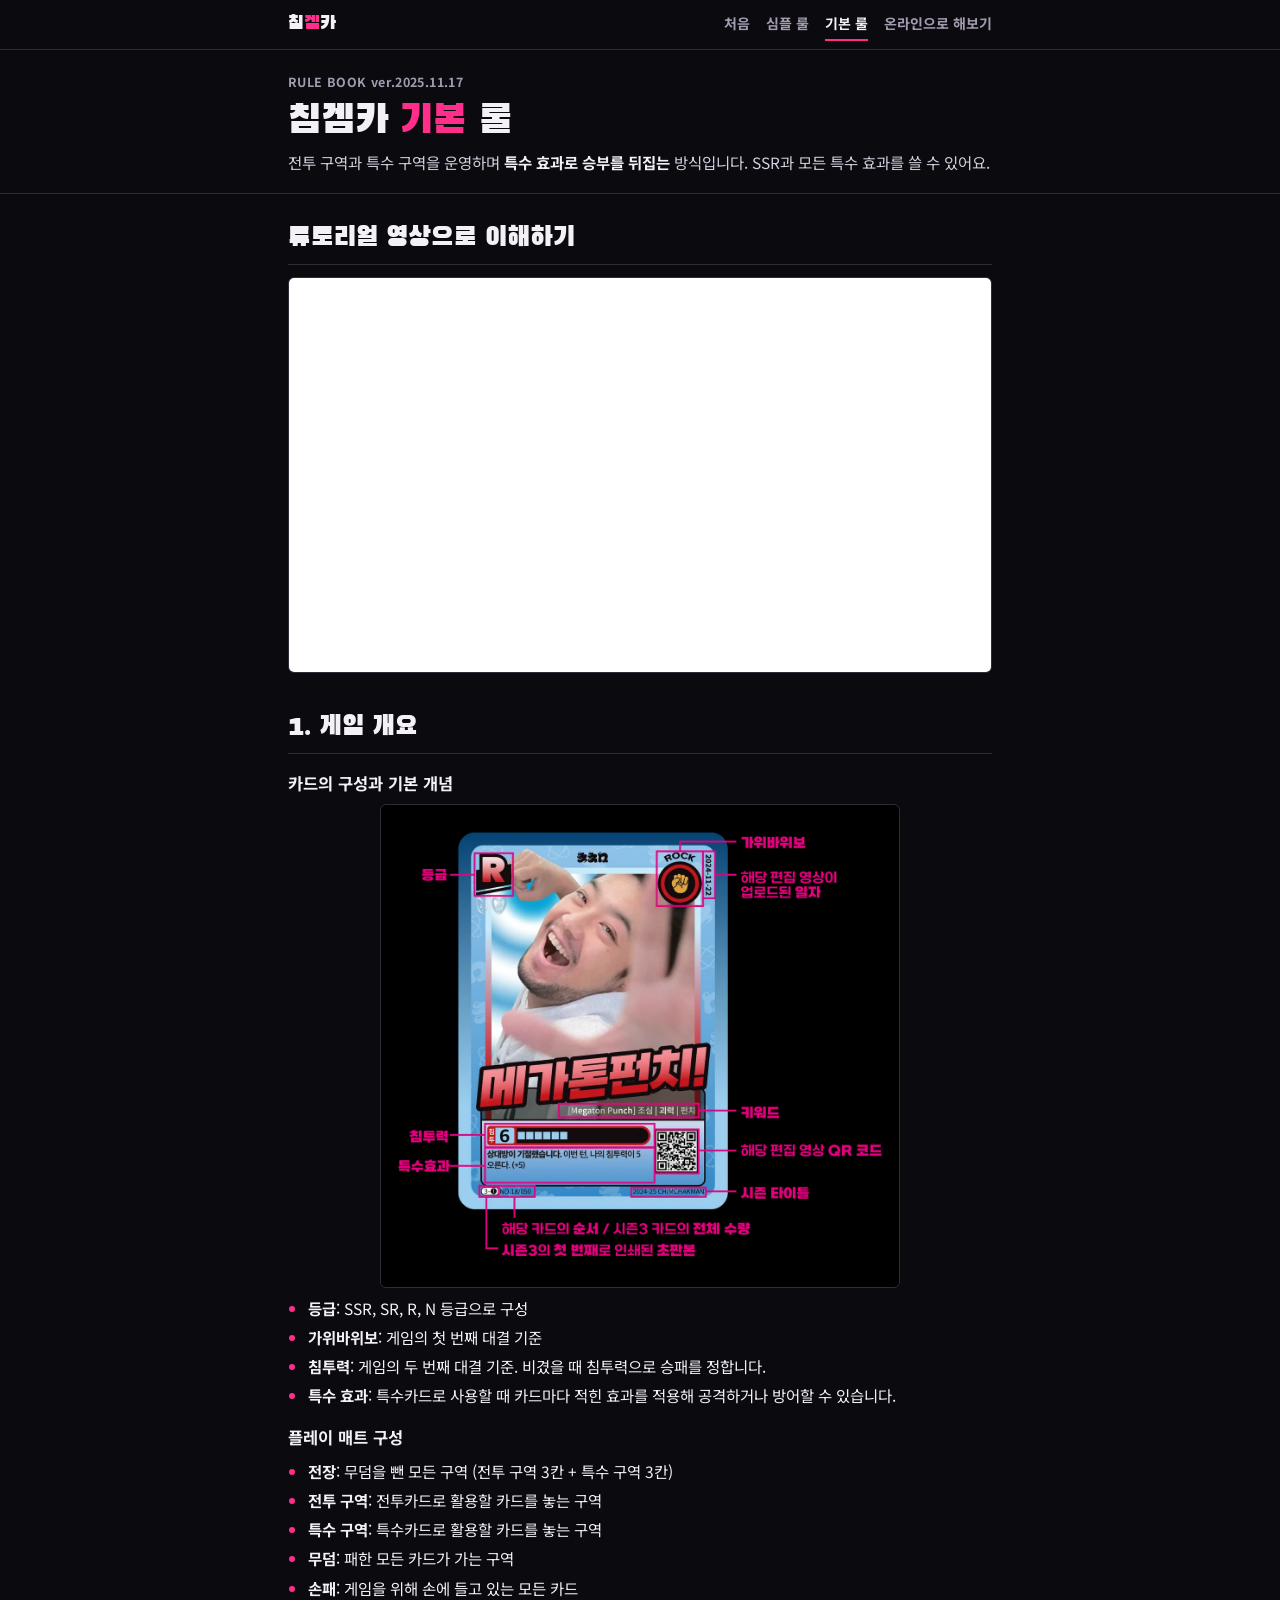
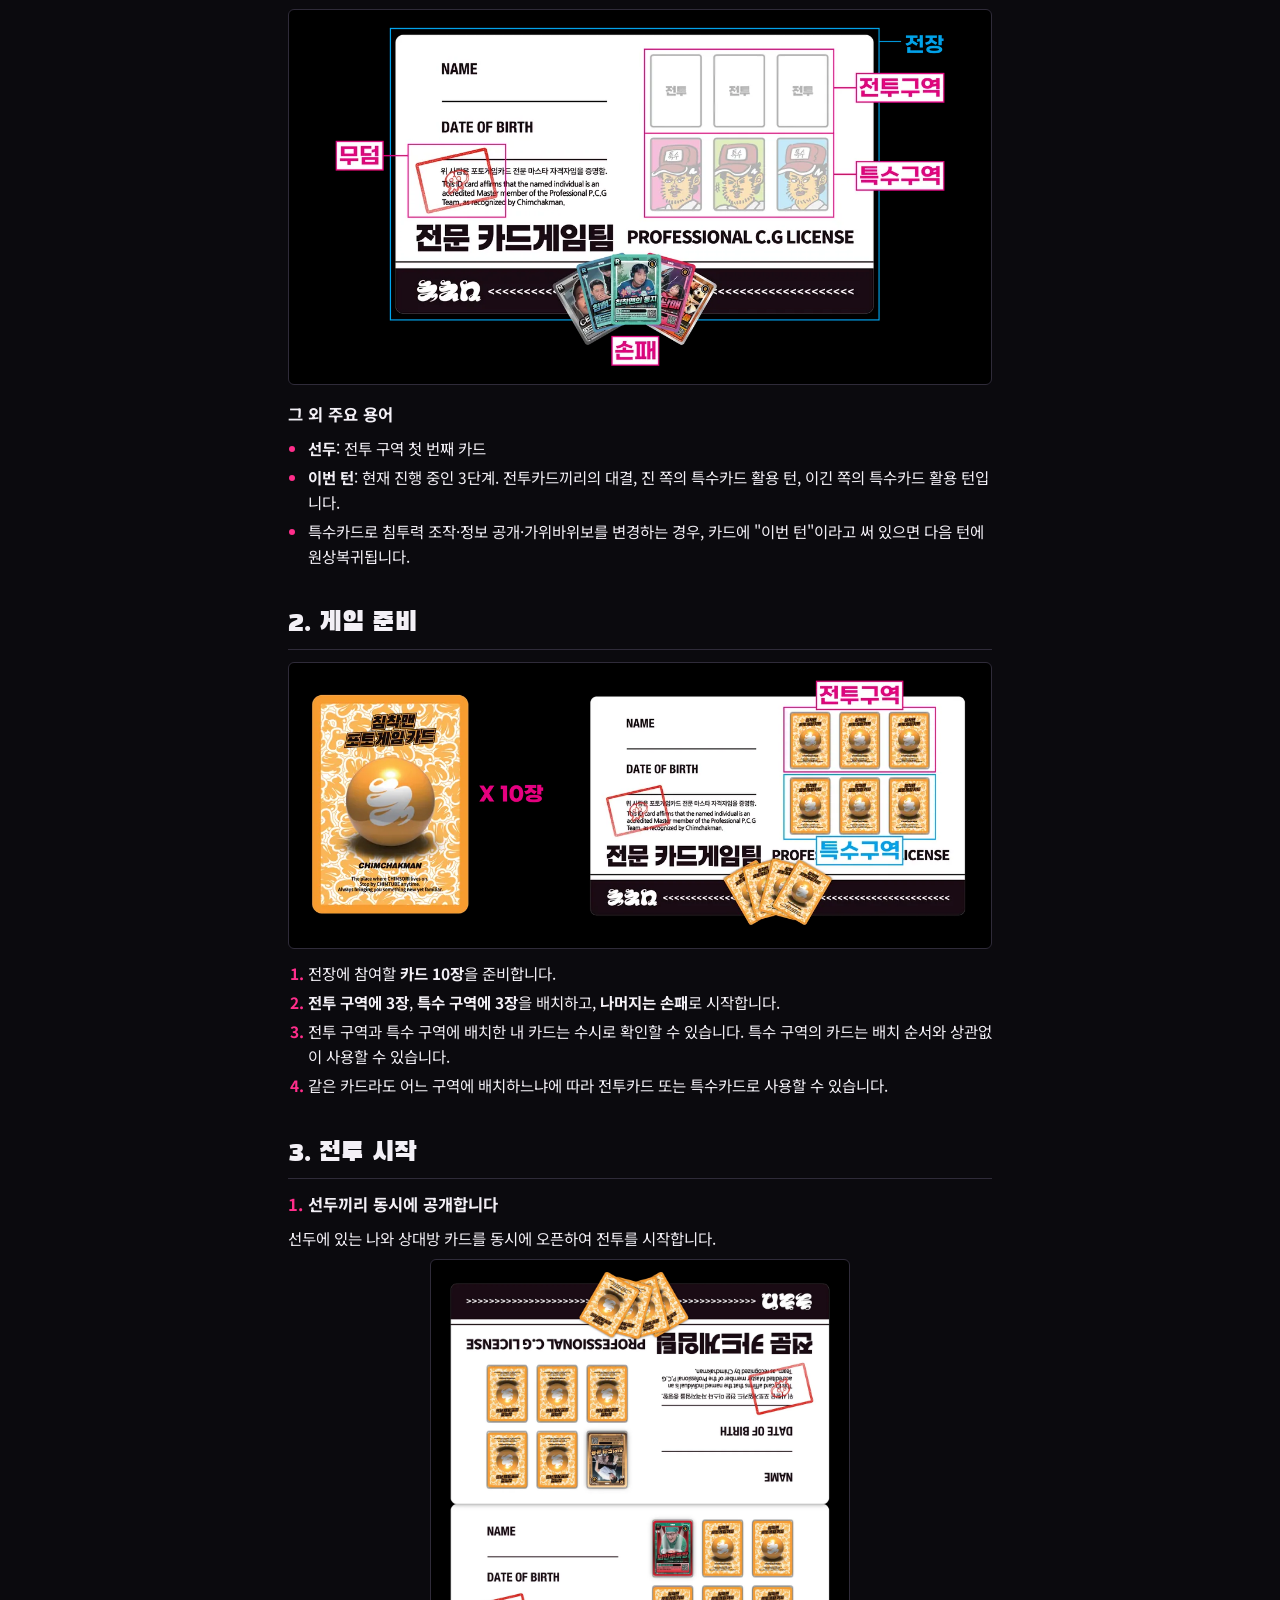
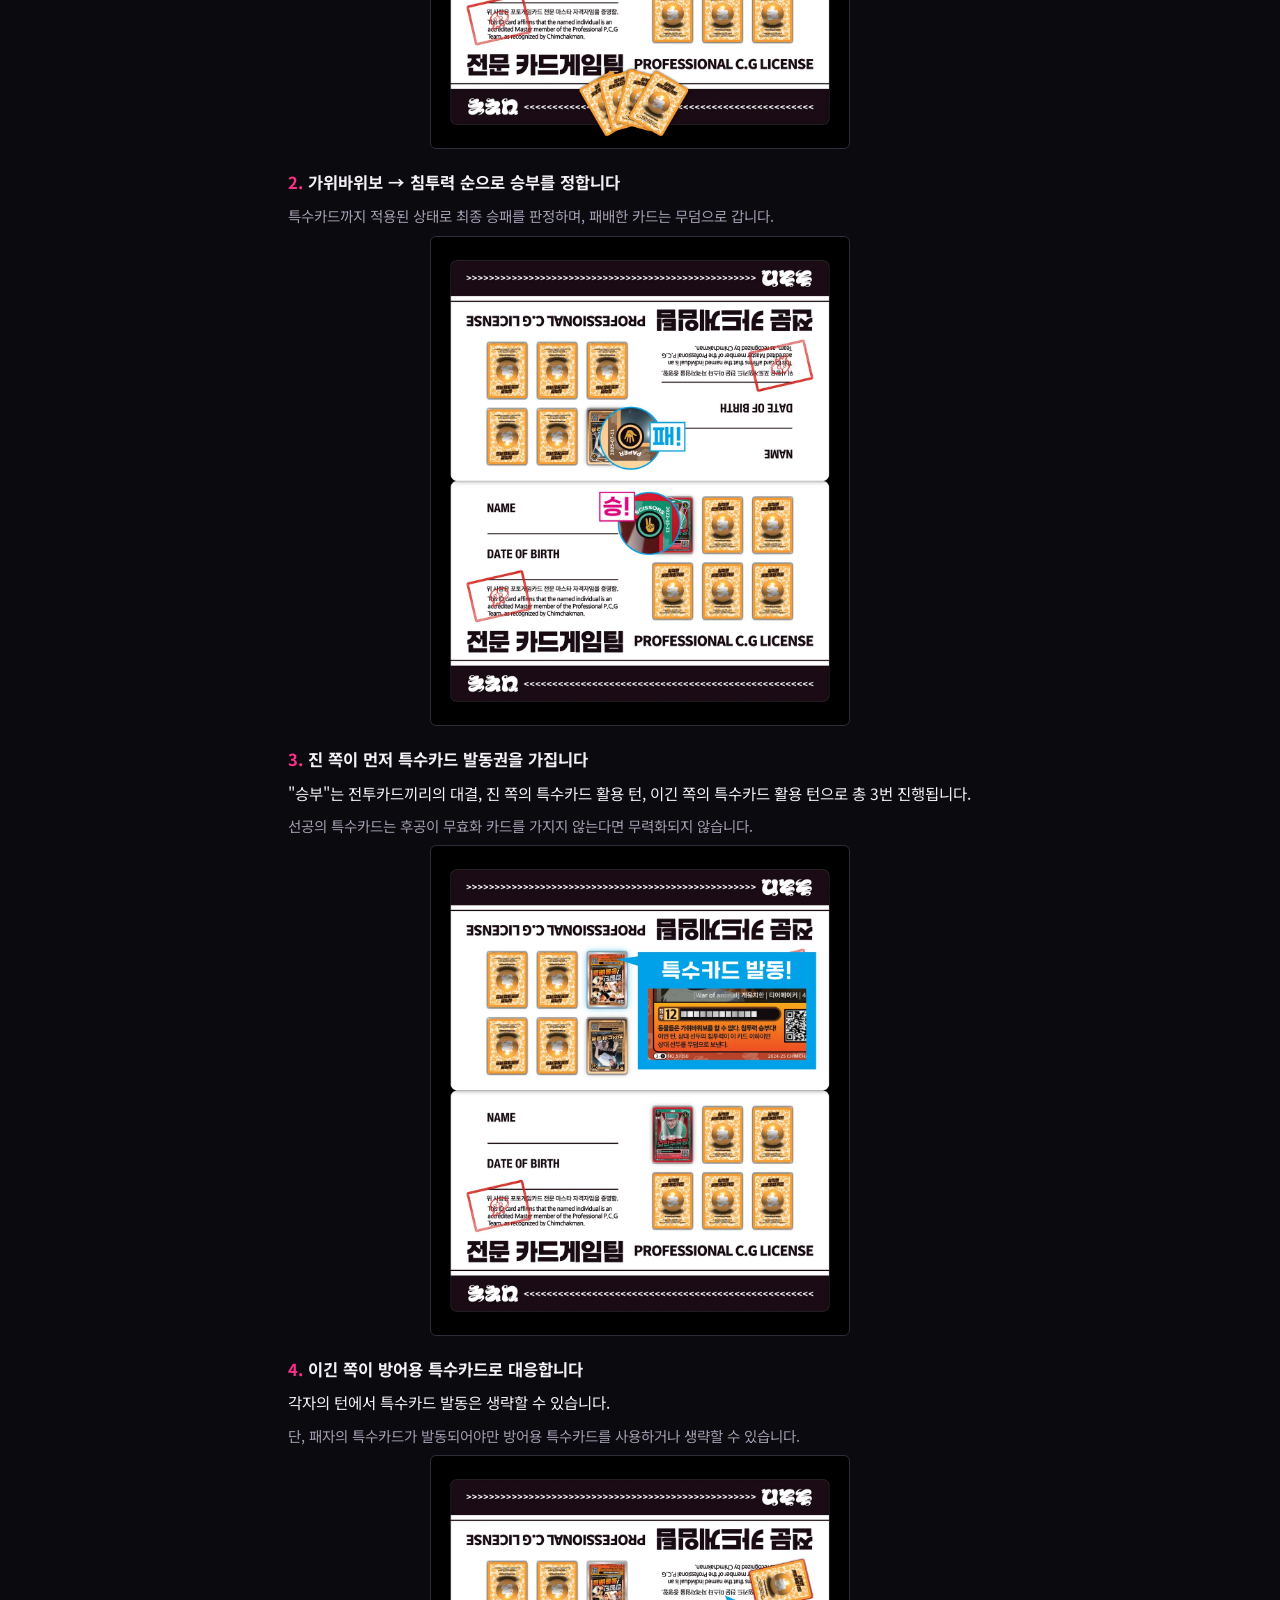
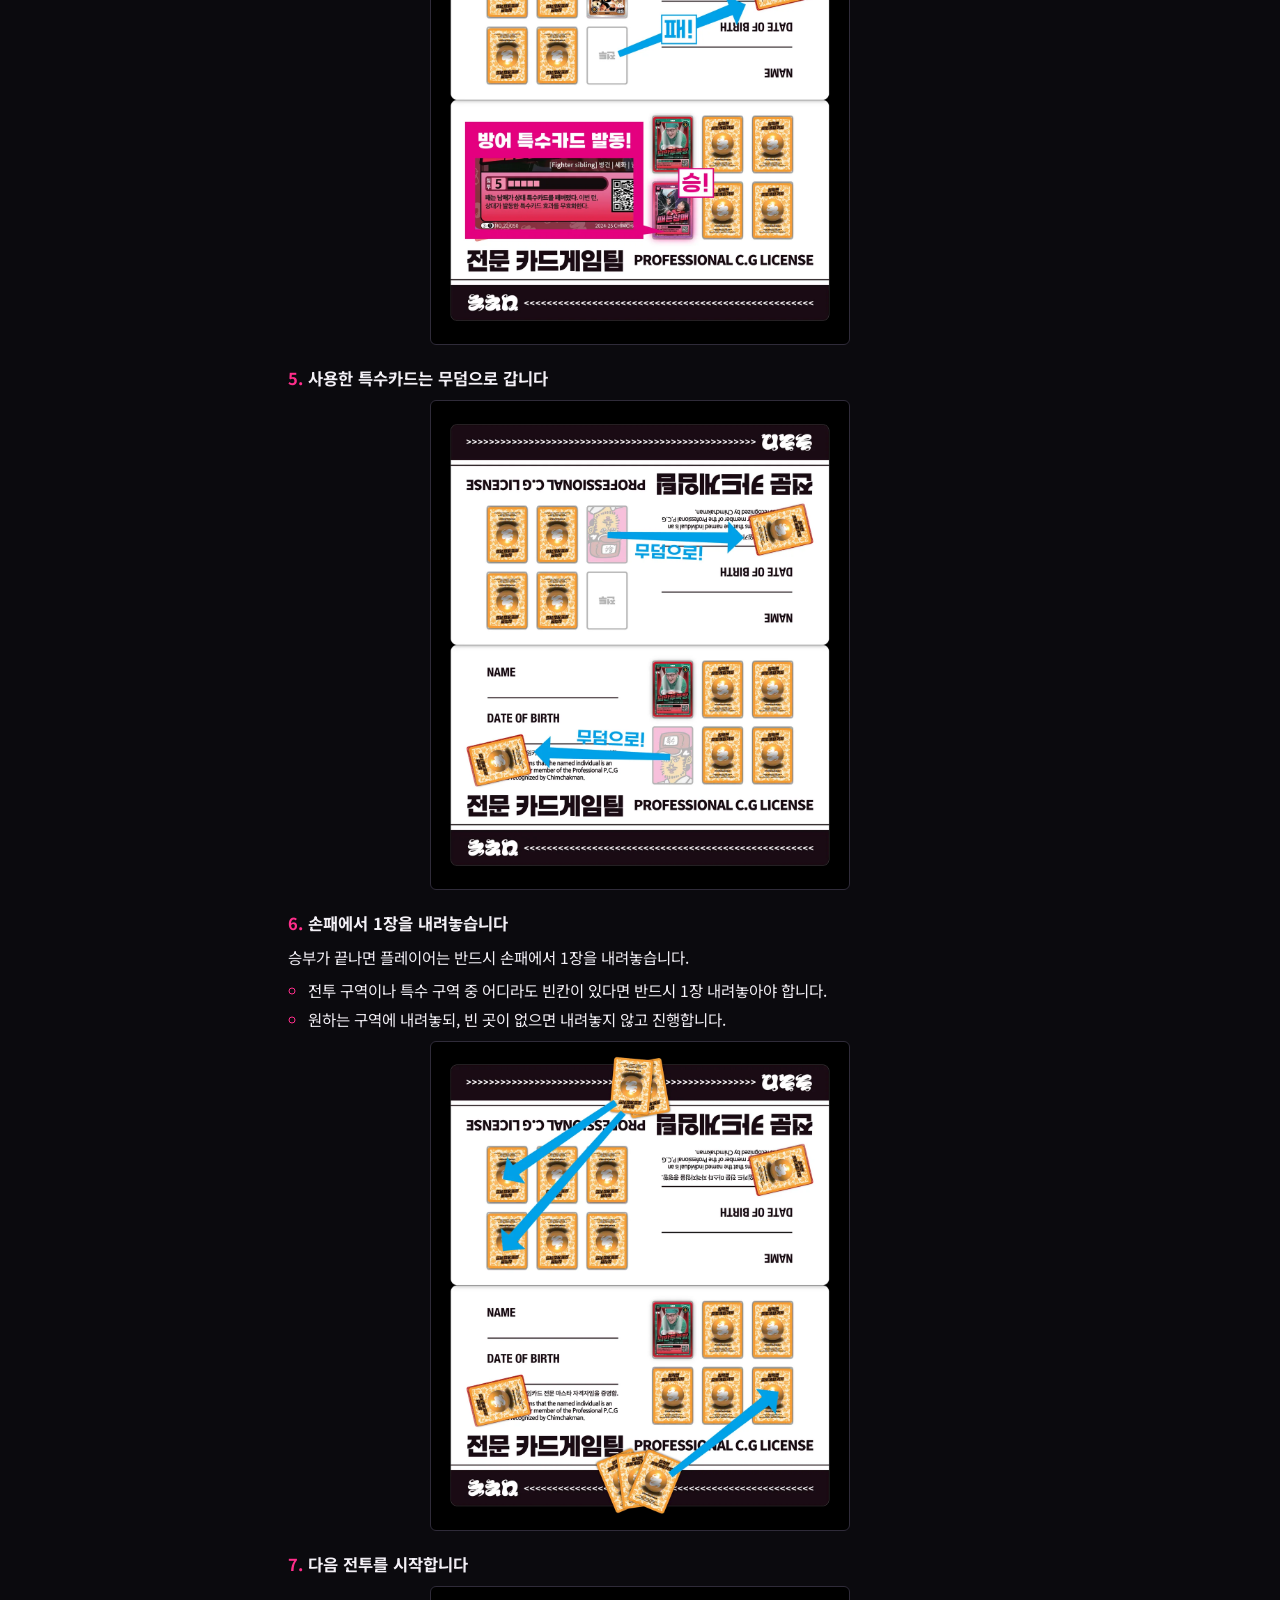
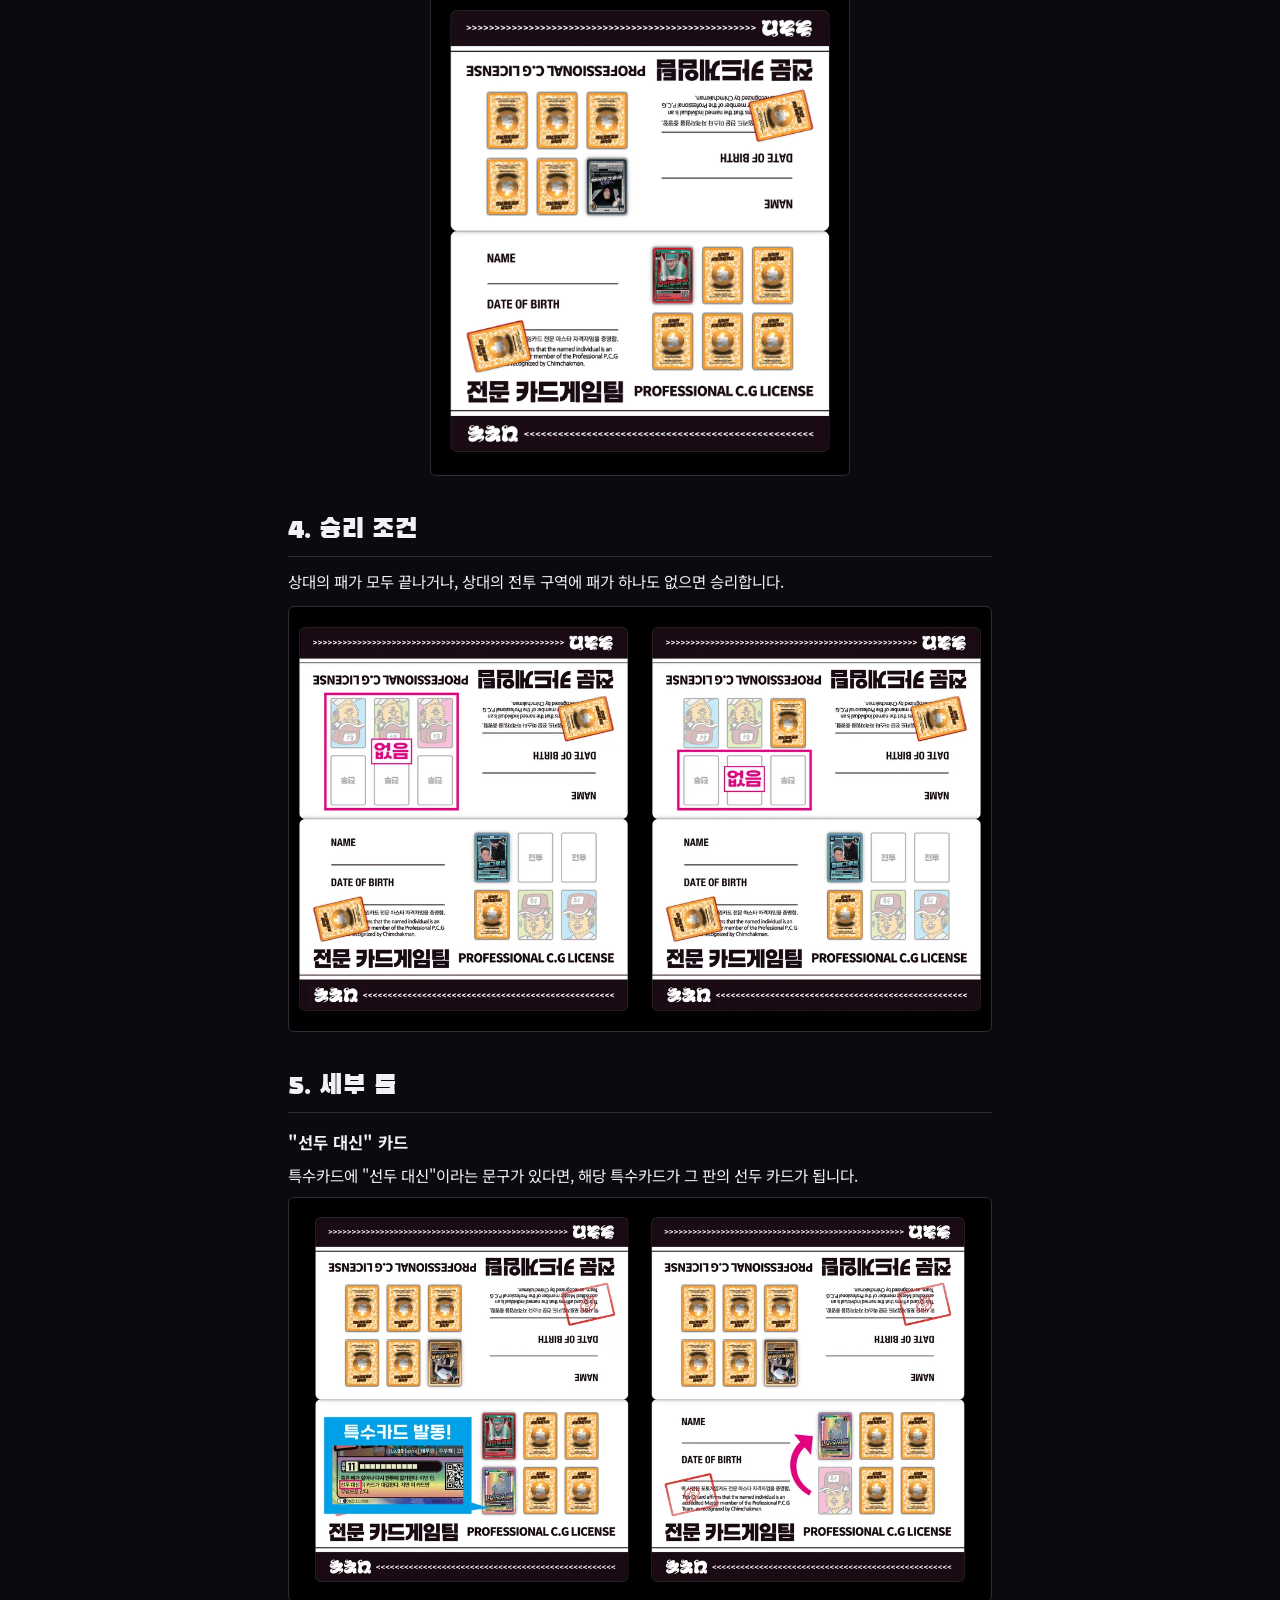
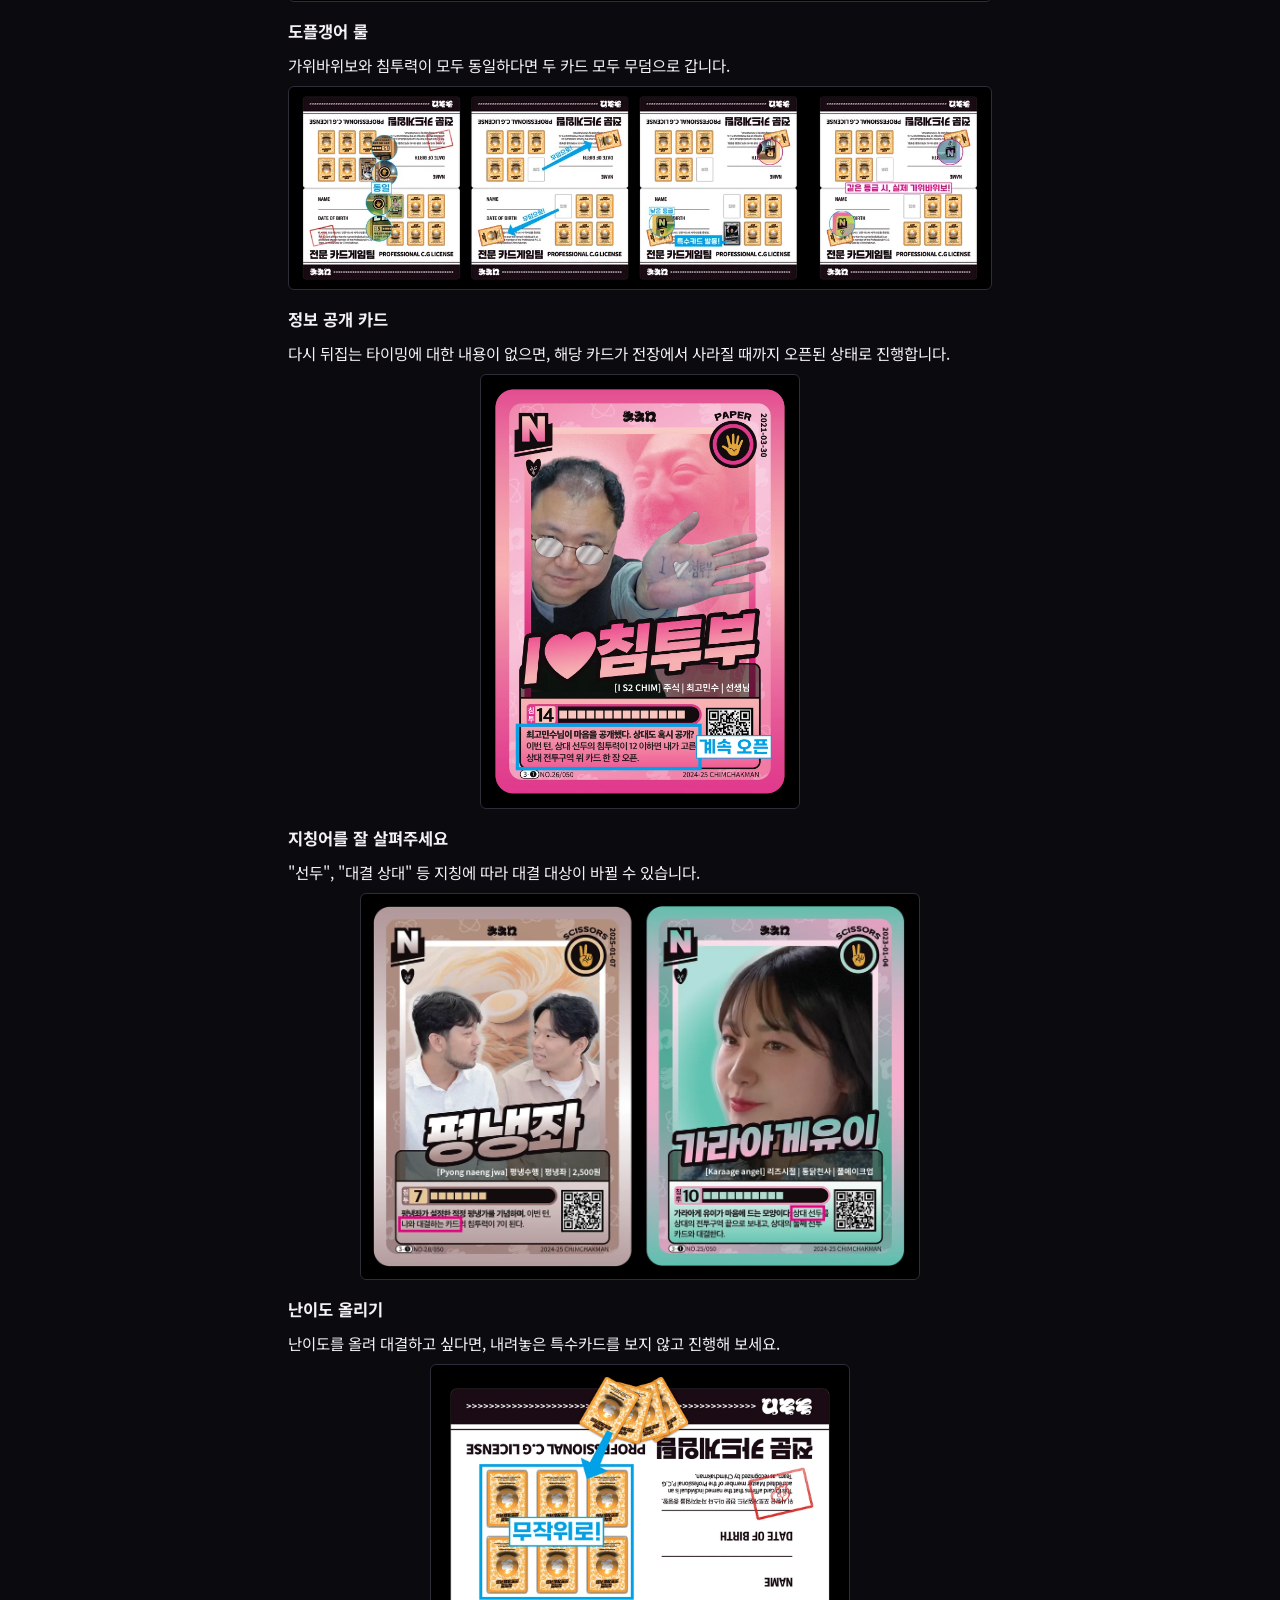
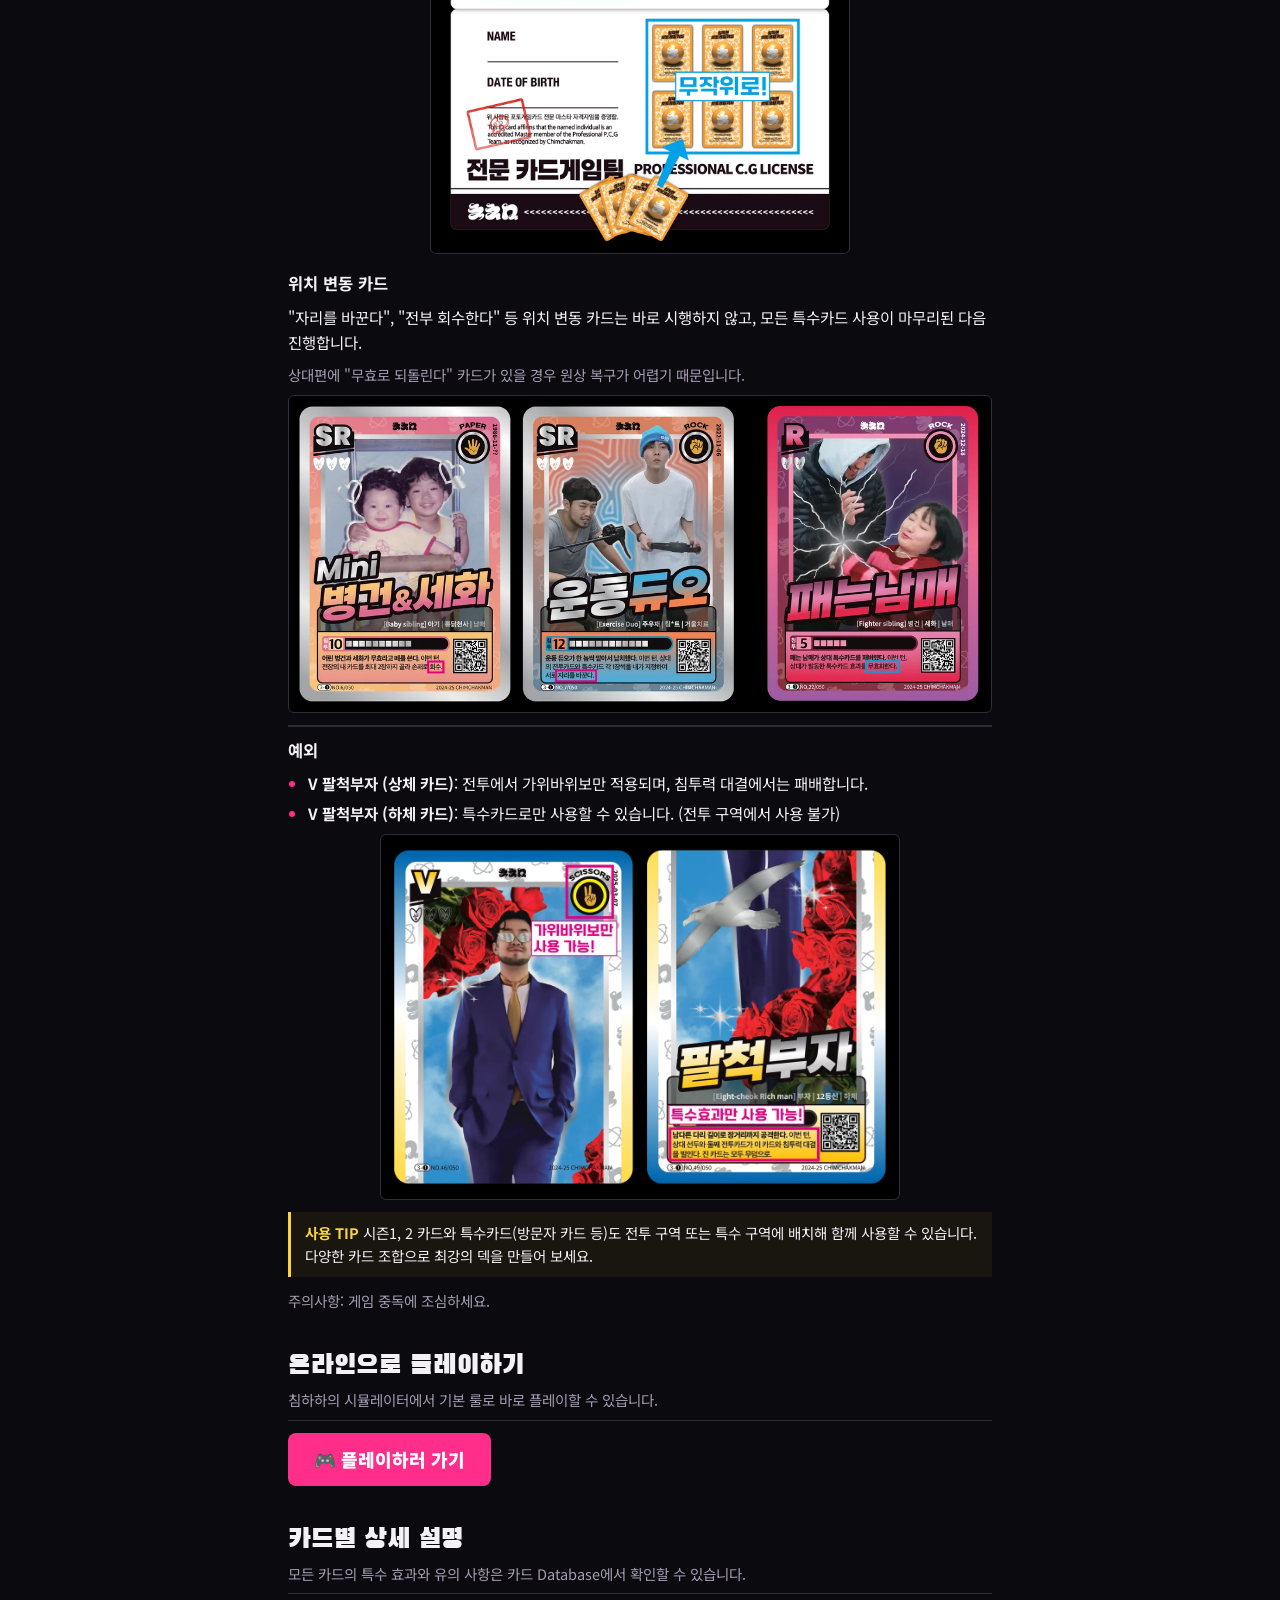
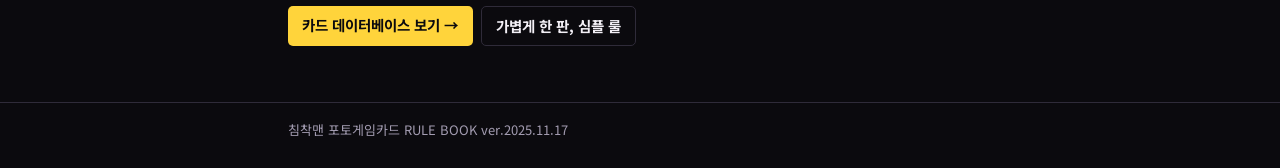
==== advanced.html @ 0a0368d5 "심플 룰 게임 방법 재구성: 판 깔기 그림에 특수 구역, 게임 순서에 특수카드 장면, 특수카드 섹션 통합 Co-Authored-By: Claude Fable 5.2 <noreply" ====
<!doctype html>
<html lang="ko">
<head>
<meta charset="utf-8">
<meta name="viewport" content="width=device-width, initial-scale=1, viewport-fit=cover">
<title>침겜카 기본 룰</title>
<meta name="description" content="침착맨 포토 게임 카드 기본 룰. 전투 구역과 특수 구역을 운영하며 특수 효과로 승부를 뒤집는 공식 룰북입니다.">
<link rel="preconnect" href="https://fonts.googleapis.com">
<link rel="stylesheet" href="https://fonts.googleapis.com/css2?family=Black+Han+Sans&family=Noto+Sans+KR:wght@400;500;700;900&display=swap">
<link rel="stylesheet" href="style.css?v=17">
</head>
<body>

<header class="top"><div class="wrap">
  <a class="brand" href="./">침<b>겜</b>카</a>
  <nav aria-label="가이드 이동">
    <a href="./">처음</a>
    <a href="simple.html">심플 룰</a>
    <a href="advanced.html" aria-current="page">기본 룰</a>
    <a class="ext" href="https://chimhaha.net/game/card/" target="_blank" rel="noopener">온라인으로 해보기</a>
  </nav>
</div></header>

<div class="hero small"><div class="wrap">
  <p class="ver">RULE BOOK ver.2025.11.17</p>
  <h1>침겜카 <em>기본</em> 룰</h1>
  <p class="lead">전투 구역과 특수 구역을 운영하며 <b>특수 효과로 승부를 뒤집는</b> 방식입니다. SSR과 모든 특수 효과를 쓸 수 있어요.</p>
</div></div>

<main class="wrap">

<section>
  <div class="sec-head"><h2>튜토리얼 영상으로 이해하기</h2></div>
  <div class="video"><iframe src="https://www.youtube-nocookie.com/embed/C3a9fUKPH3Y" title="침겜카 기본 룰 튜토리얼 영상" loading="lazy" allow="accelerometer; clipboard-write; encrypted-media; gyroscope; picture-in-picture; web-share" referrerpolicy="strict-origin-when-cross-origin" allowfullscreen></iframe></div>
</section>

<section>
  <div class="sec-head"><h2>1. 게임 개요</h2></div>

  <div class="rule">
    <h3>카드의 구성과 기본 개념</h3>
    <figure class="fig"><img src="img/rb03.webp" width="1200" height="1116" alt="카드 구성. 등급, 가위바위보, 영상 업로드 일자, 카드명, 키워드, 침투력, 특수효과, QR 코드, 시즌 타이틀이 표시되어 있다." loading="lazy" style="max-width:min(100%,520px)"></figure>
    <ul class="plain">
      <li><b>등급</b>: SSR, SR, R, N 등급으로 구성</li>
      <li><b>가위바위보</b>: 게임의 첫 번째 대결 기준</li>
      <li><b>침투력</b>: 게임의 두 번째 대결 기준. 비겼을 때 침투력으로 승패를 정합니다.</li>
      <li><b>특수 효과</b>: 특수카드로 사용할 때 카드마다 적힌 효과를 적용해 공격하거나 방어할 수 있습니다.</li>
    </ul>
  </div>

  <div class="rule">
    <h3>플레이 매트 구성</h3>
    <ul class="plain">
      <li><b>전장</b>: 무덤을 뺀 모든 구역 (전투 구역 3칸 + 특수 구역 3칸)</li>
      <li><b>전투 구역</b>: 전투카드로 활용할 카드를 놓는 구역</li>
      <li><b>특수 구역</b>: 특수카드로 활용할 카드를 놓는 구역</li>
      <li><b>무덤</b>: 패한 모든 카드가 가는 구역</li>
      <li><b>손패</b>: 게임을 위해 손에 들고 있는 모든 카드</li>
    </ul>
    <figure class="fig"><img src="img/rb04.webp" width="1200" height="640" alt="플레이 매트 구성. 전장, 전투구역, 특수구역, 무덤, 손패 위치가 표시되어 있다." loading="lazy"></figure>
  </div>

  <div class="rule">
    <h3>그 외 주요 용어</h3>
    <ul class="plain">
      <li><b>선두</b>: 전투 구역 첫 번째 카드</li>
      <li><b>이번 턴</b>: 현재 진행 중인 3단계. 전투카드끼리의 대결, 진 쪽의 특수카드 활용 턴, 이긴 쪽의 특수카드 활용 턴입니다.</li>
      <li>특수카드로 침투력 조작·정보 공개·가위바위보를 변경하는 경우, 카드에 "이번 턴"이라고 써 있으면 다음 턴에 원상복귀됩니다.</li>
    </ul>
  </div>
</section>

<section>
  <div class="sec-head"><h2>2. 게임 준비</h2></div>
  <figure class="fig"><img src="img/rb05.webp" width="1200" height="487" alt="카드 10장을 준비해 전투구역 3장, 특수구역 3장을 배치하고 나머지는 손패로 든다." loading="lazy"></figure>
  <ol class="plain">
    <li>전장에 참여할 <b>카드 10장</b>을 준비합니다.</li>
    <li><b>전투 구역에 3장</b>, <b>특수 구역에 3장</b>을 배치하고, <b>나머지는 손패</b>로 시작합니다.</li>
    <li>전투 구역과 특수 구역에 배치한 내 카드는 수시로 확인할 수 있습니다. 특수 구역의 카드는 배치 순서와 상관없이 사용할 수 있습니다.</li>
    <li>같은 카드라도 어느 구역에 배치하느냐에 따라 전투카드 또는 특수카드로 사용할 수 있습니다.</li>
  </ol>
</section>

<section>
  <div class="sec-head"><h2>3. 전투 시작</h2></div>
  <ol class="steps">
    <li>
      <h3>선두끼리 동시에 공개합니다</h3>
      <p>선두에 있는 나와 상대방 카드를 동시에 오픈하여 전투를 시작합니다.</p>
      <figure class="fig tall"><img src="img/rb06.webp" width="1200" height="1402" alt="마주 놓인 두 매트에서 양쪽 선두 카드가 공개된 모습" loading="lazy"></figure>
    </li>
    <li>
      <h3>가위바위보 → 침투력 순으로 승부를 정합니다</h3>
      <p class="sub">특수카드까지 적용된 상태로 최종 승패를 판정하며, 패배한 카드는 무덤으로 갑니다.</p>
      <figure class="fig tall"><img src="img/rb07.webp" width="1200" height="1402" alt="양쪽 선두의 가위바위보 결과로 승과 패가 표시된 모습" loading="lazy"></figure>
    </li>
    <li>
      <h3>진 쪽이 먼저 특수카드 발동권을 가집니다</h3>
      <p>"승부"는 전투카드끼리의 대결, 진 쪽의 특수카드 활용 턴, 이긴 쪽의 특수카드 활용 턴으로 총 3번 진행됩니다.</p>
      <p class="sub">선공의 특수카드는 후공이 무효화 카드를 가지지 않는다면 무력화되지 않습니다.</p>
      <figure class="fig tall"><img src="img/rb08.webp" width="1200" height="1402" alt="전투에서 진 쪽이 특수카드를 발동하는 모습" loading="lazy"></figure>
    </li>
    <li>
      <h3>이긴 쪽이 방어용 특수카드로 대응합니다</h3>
      <p>각자의 턴에서 특수카드 발동은 생략할 수 있습니다.</p>
      <p class="sub">단, 패자의 특수카드가 발동되어야만 방어용 특수카드를 사용하거나 생략할 수 있습니다.</p>
      <figure class="fig tall"><img src="img/rb09.webp" width="1200" height="1402" alt="이긴 쪽이 방어 특수카드를 발동하는 모습" loading="lazy"></figure>
    </li>
    <li>
      <h3>사용한 특수카드는 무덤으로 갑니다</h3>
      <figure class="fig tall"><img src="img/rb10.webp" width="1200" height="1402" alt="패배한 카드와 사용한 특수카드가 무덤으로 이동하는 모습" loading="lazy"></figure>
    </li>
    <li>
      <h3>손패에서 1장을 내려놓습니다</h3>
      <p>승부가 끝나면 플레이어는 반드시 손패에서 1장을 내려놓습니다.</p>
      <ul class="plain">
        <li>전투 구역이나 특수 구역 중 어디라도 빈칸이 있다면 반드시 1장 내려놓아야 합니다.</li>
        <li>원하는 구역에 내려놓되, 빈 곳이 없으면 내려놓지 않고 진행합니다.</li>
      </ul>
      <figure class="fig tall"><img src="img/rb11.webp" width="1200" height="1402" alt="손패에서 빈칸으로 카드를 내려놓는 모습" loading="lazy"></figure>
    </li>
    <li>
      <h3>다음 전투를 시작합니다</h3>
      <figure class="fig tall"><img src="img/rb12.webp" width="1200" height="1402" alt="다음 전투를 위해 새 선두가 준비된 모습" loading="lazy"></figure>
    </li>
  </ol>
</section>

<section>
  <div class="sec-head"><h2>4. 승리 조건</h2></div>
  <p>상대의 패가 모두 끝나거나, 상대의 전투 구역에 패가 하나도 없으면 승리합니다.</p>
  <figure class="fig"><img src="img/rb13.webp" width="1200" height="725" alt="상대 전투 구역이 비었거나 패가 모두 끝난 두 가지 승리 상황" loading="lazy"></figure>
</section>

<section>
  <div class="sec-head"><h2>5. 세부 룰</h2></div>

  <div class="rule">
    <h3>"선두 대신" 카드</h3>
    <p>특수카드에 "선두 대신"이라는 문구가 있다면, 해당 특수카드가 그 판의 선두 카드가 됩니다.</p>
    <figure class="fig"><img src="img/rb14.webp" width="1200" height="690" alt="선두 대신 특수카드가 대결하는 예시" loading="lazy"></figure>
  </div>
  <div class="rule">
    <h3>도플갱어 룰</h3>
    <p>가위바위보와 침투력이 모두 동일하다면 두 카드 모두 무덤으로 갑니다.</p>
    <figure class="fig"><img src="img/rb15.webp" width="1200" height="346" alt="가위바위보와 침투력이 같은 두 카드가 함께 무덤으로 가는 예시" loading="lazy"></figure>
  </div>
  <div class="rule">
    <h3>정보 공개 카드</h3>
    <p>다시 뒤집는 타이밍에 대한 내용이 없으면, 해당 카드가 전장에서 사라질 때까지 오픈된 상태로 진행합니다.</p>
    <figure class="fig tall"><img src="img/rb16.webp" width="1200" height="1633" alt="정보 공개 카드 예시. 계속 오픈이라고 표시되어 있다." loading="lazy" style="max-width:min(100%,320px)"></figure>
  </div>
  <div class="rule">
    <h3>지칭어를 잘 살펴주세요</h3>
    <p>"선두", "대결 상대" 등 지칭에 따라 대결 대상이 바뀔 수 있습니다.</p>
    <figure class="fig"><img src="img/rb17.webp" width="1200" height="829" alt="지칭어가 다른 두 카드 예시" loading="lazy" style="max-width:min(100%,560px)"></figure>
  </div>
  <div class="rule">
    <h3>난이도 올리기</h3>
    <p>난이도를 올려 대결하고 싶다면, 내려놓은 특수카드를 보지 않고 진행해 보세요.</p>
    <figure class="fig tall"><img src="img/rb18.webp" width="1200" height="1402" alt="특수카드를 무작위로 사용하는 예시" loading="lazy"></figure>
  </div>
  <div class="rule">
    <h3>위치 변동 카드</h3>
    <p>"자리를 바꾼다", "전부 회수한다" 등 위치 변동 카드는 바로 시행하지 않고, 모든 특수카드 사용이 마무리된 다음 진행합니다.</p>
    <p class="sub">상대편에 "무효로 되돌린다" 카드가 있을 경우 원상 복구가 어렵기 때문입니다.</p>
    <figure class="fig"><img src="img/rb19.webp" width="1200" height="540" alt="위치 변동 카드와 무효화 카드 예시" loading="lazy"></figure>
  </div>

  <div class="panel">
    <h3>예외</h3>
    <ul class="plain">
      <li><b>V 팔척부자 (상체 카드)</b>: 전투에서 가위바위보만 적용되며, 침투력 대결에서는 패배합니다.</li>
      <li><b>V 팔척부자 (하체 카드)</b>: 특수카드로만 사용할 수 있습니다. (전투 구역에서 사용 불가)</li>
    </ul>
    <figure class="fig"><img src="img/rb20.webp" width="1200" height="844" alt="팔척부자 상체 카드와 하체 카드" loading="lazy" style="max-width:min(100%,520px)"></figure>
  </div>

  <div class="note"><b>사용 TIP</b> 시즌1, 2 카드와 특수카드(방문자 카드 등)도 전투 구역 또는 특수 구역에 배치해 함께 사용할 수 있습니다. 다양한 카드 조합으로 최강의 덱을 만들어 보세요.</div>
  <p class="muted">주의사항: 게임 중독에 조심하세요.</p>
</section>

<section>
  <div class="sec-head"><h2>온라인으로 플레이하기</h2>
  <p class="muted">침하하의 시뮬레이터에서 기본 룰로 바로 플레이할 수 있습니다.</p></div>
  <div class="btns"><a class="buy-btn" href="https://chimhaha.net/game/card/" target="_blank" rel="noopener">🎮 플레이하러 가기</a></div>
</section>

<section>
  <div class="sec-head"><h2>카드별 상세 설명</h2>
  <p class="muted">모든 카드의 특수 효과와 유의 사항은 카드 Database에서 확인할 수 있습니다.</p></div>
  <div class="btns">
    <a class="btn" href="https://chimchakman.notion.site/2a9404e562448194afecef1f8aa363c7" target="_blank" rel="noopener">카드 데이터베이스 보기 →</a>
    <a class="btn ghost" href="simple.html">가볍게 한 판, 심플 룰</a>
  </div>
</section>

</main>

<footer><div class="wrap">
  <span>침착맨 포토게임카드 RULE BOOK ver.2025.11.17</span>
</div></footer>

</body>
</html>
---- style.css ----
/* 침겜카 가이드 — 룰북처럼 촘촘하게. 박스·라벨·여백은 최소로, 색은 룰북 도판(검정·핫핑크·시안·주황)에서 */
:root{
  --bg:#0b0a0e; --panel:#16141b; --line:#2f2b39;
  --ink:#f3f0f6; --muted:#a39cb1;
  --pink:#ff2e8b; --cyan:#22b8ff; --orange:#ff9f2e; --yellow:#ffd43b;
  --display:"Black Han Sans","Noto Sans KR",system-ui,sans-serif;
  --body:"Noto Sans KR",system-ui,-apple-system,"Malgun Gothic",sans-serif;
  color-scheme:dark;
}
*{box-sizing:border-box}
body{margin:0;background:var(--bg);color:var(--ink);font-family:var(--body);font-size:15.5px;line-height:1.62;-webkit-font-smoothing:antialiased}
img{max-width:100%;height:auto;display:block}
a{color:var(--yellow)}
a:focus-visible,summary:focus-visible{outline:2px solid var(--yellow);outline-offset:2px}
h1,h2,h3,p{margin:0}
h1,h2,h3{text-wrap:balance}
b{font-weight:700}
.wrap{max-width:740px;margin:0 auto;padding-left:max(18px, env(safe-area-inset-left, 0px));padding-right:max(18px, env(safe-area-inset-right, 0px))}

/* 상단 바 */
.top{position:sticky;top:0;z-index:20;background:var(--bg);border-bottom:1px solid var(--line)}
.top .wrap{display:flex;align-items:center;gap:14px;padding-block:8px}
.brand{font-family:var(--display);font-size:19px;color:var(--ink);text-decoration:none;margin-right:auto}
.brand b{color:var(--pink);font-weight:400}
.top nav{display:flex;gap:16px}
.top nav a{font-size:14px;font-weight:700;color:var(--muted);text-decoration:none;padding:4px 0;border-bottom:2px solid transparent}
.top nav a:hover{color:var(--ink)}
.top nav a[aria-current="page"]{color:var(--ink);border-bottom-color:var(--pink)}

/* 매트 하단 띠 (첫 화면에만) */
.strip{overflow:hidden;white-space:nowrap;background:var(--ink);color:var(--bg);font-family:var(--display);font-size:12px;letter-spacing:.08em;padding:3px 0}
.strip span{display:inline-block;padding-right:28px}

/* 제목 영역 */
.hero{position:relative;overflow:hidden;border-bottom:1px solid var(--line)}
.hero.cover{background:#000 url(img/cover.gif) center/cover no-repeat}
.hero.cover::before{content:"";position:absolute;inset:0;background:linear-gradient(180deg,rgba(11,10,14,.6),rgba(11,10,14,.92))}
.hero .wrap{position:relative;padding-block:22px 18px;display:flex;flex-direction:column;gap:6px}
h1{font-family:var(--display);font-weight:400;font-size:clamp(28px,6vw,40px);line-height:1.15}
h1 em{font-style:normal;color:var(--pink)}
h1 br{display:none}
.lead{font-size:15.5px;color:#d4cede}
.lead b{color:var(--ink)}
.ver{font-size:12.5px;font-weight:700;color:var(--muted);letter-spacing:.03em}

main{display:flex;flex-direction:column;gap:38px;padding-block:28px 56px}
section{display:flex;flex-direction:column;gap:12px}
.sec-head{display:flex;flex-direction:column;gap:4px;border-bottom:1px solid var(--line);padding-bottom:8px}
h2{font-family:var(--display);font-weight:400;font-size:clamp(22px,4.6vw,27px);line-height:1.25}
h3{font-size:16.5px;font-weight:700}
.muted{color:var(--muted);font-size:14.5px}
.sub{color:var(--muted);font-size:14.5px}
ul.plain,ol.plain{margin:0;padding-left:20px;display:flex;flex-direction:column;gap:4px}
ul.plain li::marker{color:var(--pink)}
ol.plain li::marker{color:var(--pink);font-weight:700}

/* 묶음: 박스 대신 윗선 하나 */
.panel{border-top:2px solid var(--line);padding-top:10px;display:flex;flex-direction:column;gap:8px;min-width:0}
.cols2{display:grid;grid-template-columns:repeat(auto-fit,minmax(240px,1fr));gap:14px 22px}
.note{border-left:3px solid var(--yellow);background:rgba(255,212,59,.06);padding:9px 14px;font-size:14.5px}
.note b{color:var(--yellow)}

/* 룰 선택 */
a.pick{display:flex;flex-direction:column;gap:6px;text-decoration:none;color:var(--ink);background:var(--panel);border:1.5px solid var(--line);border-radius:8px;padding:16px;min-width:0}
a.pick.s{border-color:var(--yellow)} a.pick.a{border-color:var(--pink)}
a.pick .name{font-family:var(--display);font-size:28px;line-height:1.1}
a.pick.s .name{color:var(--yellow)} a.pick.a .name{color:var(--pink)}
a.pick .who{color:var(--muted);font-size:14.5px}
a.pick dl{margin:4px 0 0;display:grid;grid-template-columns:auto 1fr;gap:2px 12px;font-size:14.5px}
a.pick dt{color:var(--muted)} a.pick dd{margin:0}
a.pick .go{margin-top:6px;font-weight:700;font-size:14.5px}
a.pick.s .go{color:var(--yellow)} a.pick.a .go{color:var(--pink)}

.btn{display:inline-block;font-weight:700;font-size:14.5px;text-decoration:none;color:var(--bg);background:var(--yellow);padding:7px 14px;border-radius:5px}
.btn.ghost{background:transparent;color:var(--ink);border:1px solid var(--line)}
.btns{display:flex;flex-wrap:wrap;gap:8px}

/* 더 보기 */
a.more{display:flex;flex-direction:column;gap:2px;justify-content:flex-end;text-decoration:none;color:var(--ink);background:var(--panel);border:1px solid var(--line);border-radius:8px;padding:14px;min-width:0}
a.more:hover{border-color:var(--yellow)}
a.more img{border-radius:5px;margin-bottom:8px}
a.more .t{font-family:var(--display);font-size:20px;line-height:1.25;color:var(--yellow)}
a.more .s{color:var(--muted);font-size:14.5px}

/* 홈 첫 섹션: 제목–도판–설명을 한 묶음으로, 다음 섹션과는 넉넉히 */
.intro{gap:10px}
.intro .cols2{gap:14px 20px}
.blk{display:flex;flex-direction:column;gap:6px;min-width:0;background:var(--panel);border-top:3px solid var(--yellow);padding:12px 16px 14px}
.blk + .blk{border-top-color:var(--pink)}
.k{font-weight:900;letter-spacing:.05em;margin-right:7px}
.k.ph{color:var(--yellow)} .k.gm{color:var(--pink)}
.buy{display:flex;flex-direction:column;align-items:center;justify-content:center;gap:14px;text-align:center;min-width:0;border:1.5px solid var(--pink);border-radius:8px;padding:22px 16px;background:linear-gradient(160deg,rgba(255,46,139,.2),rgba(255,46,139,.04) 70%)}
.buy-t{font-family:var(--display);font-size:22px;line-height:1.25}
.buy-btn{display:inline-block;font-weight:900;font-size:18px;text-decoration:none;color:#fff;background:var(--pink);padding:12px 26px;border-radius:8px}
.buy-btn:hover{background:#ff4f9d}
.buy-btn:focus-visible{outline:2px solid var(--yellow);outline-offset:3px}

/* 카드 한 장 뜯어보기 */
.anat-sec{margin-bottom:22px}
.anat{display:grid;grid-template-columns:minmax(0,300px) minmax(0,1fr);gap:14px 26px;align-items:start}
.anat-left{display:flex;flex-direction:column;gap:8px;min-width:0}
.anat-card{position:relative;line-height:0}
.anat-card img{width:100%;border-radius:14px}
.hs{position:absolute;border:2px solid transparent;border-radius:4px;background:transparent;padding:0;cursor:pointer}
.hs i{position:absolute;width:18px;height:18px;border-radius:50%;background:var(--pink);color:#fff;font:700 10.5px/18px var(--body);text-align:center;box-shadow:0 0 0 2px #0b0a0e}
.hs.pl i{left:-22px;top:50%;margin-top:-9px}
.hs.pr i{right:-22px;top:50%;margin-top:-9px}
.hs.pt i{left:50%;margin-left:-9px;top:-22px}
.hs:hover,.hs.on{border-color:var(--yellow);background:rgba(255,212,59,.2)}
.hs.on i{background:var(--yellow);color:#000}
.hs:focus-visible{outline:2px solid var(--yellow);outline-offset:2px}
.anat-now{min-height:4.6em;border-left:3px solid var(--yellow);background:rgba(255,212,59,.06);padding:7px 12px;font-size:14.5px;line-height:1.5}
.anat-now b{color:var(--yellow)}
.anat-list{list-style:none;margin:0;padding:0;counter-reset:a;border-top:1px solid var(--line)}
.anat-list li{counter-increment:a;border-bottom:1px solid var(--line)}
.anat-list button{display:grid;grid-template-columns:22px minmax(0,1fr);column-gap:8px;width:100%;text-align:left;background:none;border:0;border-left:3px solid transparent;color:inherit;font:inherit;padding:6px 6px 6px 6px;cursor:pointer}
.anat-list button::before{content:counter(a);grid-row:1 / span 2;color:var(--pink);font-weight:900}
.anat-list b,.anat-list span{grid-column:2}
.anat-list span{color:var(--muted);font-size:14px}
.anat-list li.on button{border-left-color:var(--yellow);background:rgba(255,212,59,.06)}
.anat-list li.on button::before{color:var(--yellow)}
.anat-list button:focus-visible{outline:2px solid var(--yellow);outline-offset:-2px}
@media (max-width:640px){
  .anat{grid-template-columns:minmax(0,1fr)}
  .anat-left{width:100%;max-width:320px;margin-inline:auto}
}

/* 다섯 가지 */
.five{list-style:none;margin:0;padding:0;counter-reset:n}
.five li{counter-increment:n;display:grid;grid-template-columns:26px 1fr;gap:10px;align-items:baseline;padding:8px 0;border-bottom:1px solid var(--line)}
.five li::before{content:counter(n);font-family:var(--display);font-size:22px;line-height:1;color:var(--pink)}
.five b{display:block;font-size:16px}
.five span{color:var(--muted);font-size:14.5px}

/* 외줄 도판 */
.board{background:#000;border:1px solid var(--line);border-radius:6px;padding:12px;display:flex;flex-direction:column;gap:8px}
.sides{display:flex;justify-content:space-between;font-size:12px;font-weight:700}
.sides .o{color:var(--pink)} .sides .m{color:var(--cyan)}
.lane{display:grid;grid-template-columns:repeat(6,minmax(0,1fr));gap:6px}
.board .lane,.board .sides{width:100%;max-width:400px;margin-inline:auto}
.c{position:relative;aspect-ratio:5/7;border-radius:5px;display:flex;flex-direction:column;align-items:center;justify-content:center;gap:1px;font-size:10.5px;font-weight:700;line-height:1.2;text-align:center;border:1.5px dashed #3a3546;color:#6d6780}
.c i{font-style:normal;font-size:clamp(17px,4.6vw,24px);line-height:1}
.c.up{background:#f7f4fb;border-style:solid;border-width:3px;color:#1a1722}
.c.up.m{border-color:var(--cyan)} .c.up.o{border-color:var(--pink)}
.c.dn{border:2px solid #ffd596;color:#5a3300;background:radial-gradient(circle at 50% 46%,#ffe9bf 0 15%,#ffbe5c 16% 20%,transparent 21%),linear-gradient(160deg,#ffb043,#ee8612)}
.c.dn.m{box-shadow:0 0 0 2px var(--cyan)} .c.dn.o{box-shadow:0 0 0 2px var(--pink)}
.c.sp{border-style:dashed;background:transparent}
.c.sp.m{border-color:var(--cyan);color:var(--cyan)} .c.sp.o{border-color:var(--pink);color:var(--pink)}
.c.bf{border-style:solid;background:transparent}
.c.bf.m{border-color:var(--cyan);color:var(--cyan)} .c.bf.o{border-color:var(--pink);color:var(--pink)}
.c.x{border-color:transparent}
.c.fight{outline:3px solid var(--yellow);outline-offset:2px}
.cap{font-size:14px;color:#d4cede;text-align:center}
.legend{display:flex;flex-wrap:wrap;gap:2px 14px;font-size:13px;color:var(--muted)}

/* 영상 · 작은 매트 도판 */
.video{position:relative;aspect-ratio:16/9;border-radius:6px;overflow:hidden;border:1px solid var(--line);background:#000}
.video iframe{position:absolute;inset:0;width:100%;height:100%;border:0}
.matrow{display:flex;flex-wrap:wrap;gap:16px;align-items:center}
.matrow ul{flex:1 1 280px;min-width:0}
.board.mini{flex:0 0 auto;width:190px;padding:8px;gap:4px}
.board.mini .lane{gap:4px;max-width:none}
.board.mini .c{font-size:8.5px;border-radius:3px;border-width:1.5px}

/* 순서 */
.steps{list-style:none;margin:0;padding:0;display:flex;flex-direction:column;gap:20px;counter-reset:s}
.steps>li{counter-increment:s;display:flex;flex-direction:column;gap:8px}
.steps>li>h3::before{content:counter(s) ". ";color:var(--pink)}

/* 판정 */
.flow{display:flex;flex-wrap:wrap;gap:6px;align-items:stretch}
.flow div{flex:1 1 140px;border:1px solid var(--line);border-radius:5px;padding:8px 12px;min-width:0}
.flow b{display:block;font-size:16.5px}
.flow span{font-size:13.5px;color:var(--muted)}
.flow i{align-self:center;font-style:normal;color:var(--muted);font-size:12.5px}

.tw{overflow-x:auto}
table{border-collapse:collapse;width:100%;font-size:14.5px;min-width:440px}
th,td{text-align:left;padding:7px 10px 7px 0;border-bottom:1px solid var(--line);vertical-align:top}
th{font-size:13px;color:var(--muted);font-weight:700;border-bottom-color:#4a4458}
td:first-child{font-weight:700;white-space:nowrap;padding-right:18px}

.chips{display:flex;flex-wrap:wrap;gap:5px}
.chip{font-size:14px;padding:2px 8px;border-radius:4px;border:1px solid var(--pink);color:var(--pink)}
.ex p{font-size:14.5px;color:#d4cede}
.ex p b{color:var(--ink)}
.ex q{quotes:none;color:var(--muted)}

details{border-bottom:1px solid var(--line)}
summary{cursor:pointer;font-weight:700;padding:9px 0}
summary::marker{color:var(--pink)}
details p{padding:0 0 11px 18px;color:#d4cede;font-size:14.5px}

/* 고급 룰 도판 */
.fig{margin:0;display:flex;flex-direction:column;align-items:center}
.fig img{border-radius:6px;border:1px solid var(--line);background:#000}
.fig.tall img{max-width:min(100%,420px)}
.rule{display:flex;flex-direction:column;gap:8px;padding-top:4px}

footer{border-top:1px solid var(--line);color:var(--muted);font-size:13px}
footer .wrap{padding-block:16px 28px;display:flex;flex-direction:column;gap:2px}

/* 공개 예정 버튼 */
.soon{display:inline-block;font-weight:900;font-size:16px;color:var(--muted);border:1.5px dashed #4a4458;padding:11px 22px;border-radius:8px}

/* 온라인 플레이 바로가기 */
.top nav{flex-wrap:nowrap;white-space:nowrap}
@media (max-width:430px){.top nav{gap:11px}.top nav a{font-size:13px}.brand{font-size:17px}}
a.sim{display:flex;flex-direction:column;gap:6px;text-decoration:none;color:var(--muted);font-size:14.5px}
a.sim img{width:100%;border-radius:6px;border:1px solid var(--line)}
a.sim:hover span{color:var(--ink)}

/* 페이지 큰 구분 */
.part{font-size:13px;font-weight:700;color:var(--muted);letter-spacing:.04em;border-top:1px solid var(--line);padding-top:14px;margin-bottom:-22px}
section>h3{margin-top:6px}

/* 특수 구역 줄: 낮은 카드 */
.lane.sp .c{aspect-ratio:5/3.3;font-size:9.5px}
.lane.sp .c.dn{background:linear-gradient(160deg,#ffb043,#ee8612)}
.c.flip{background:#f7f4fb;border:3px solid var(--cyan);color:#1a1722;outline:3px solid var(--yellow);outline-offset:2px;border-style:solid}
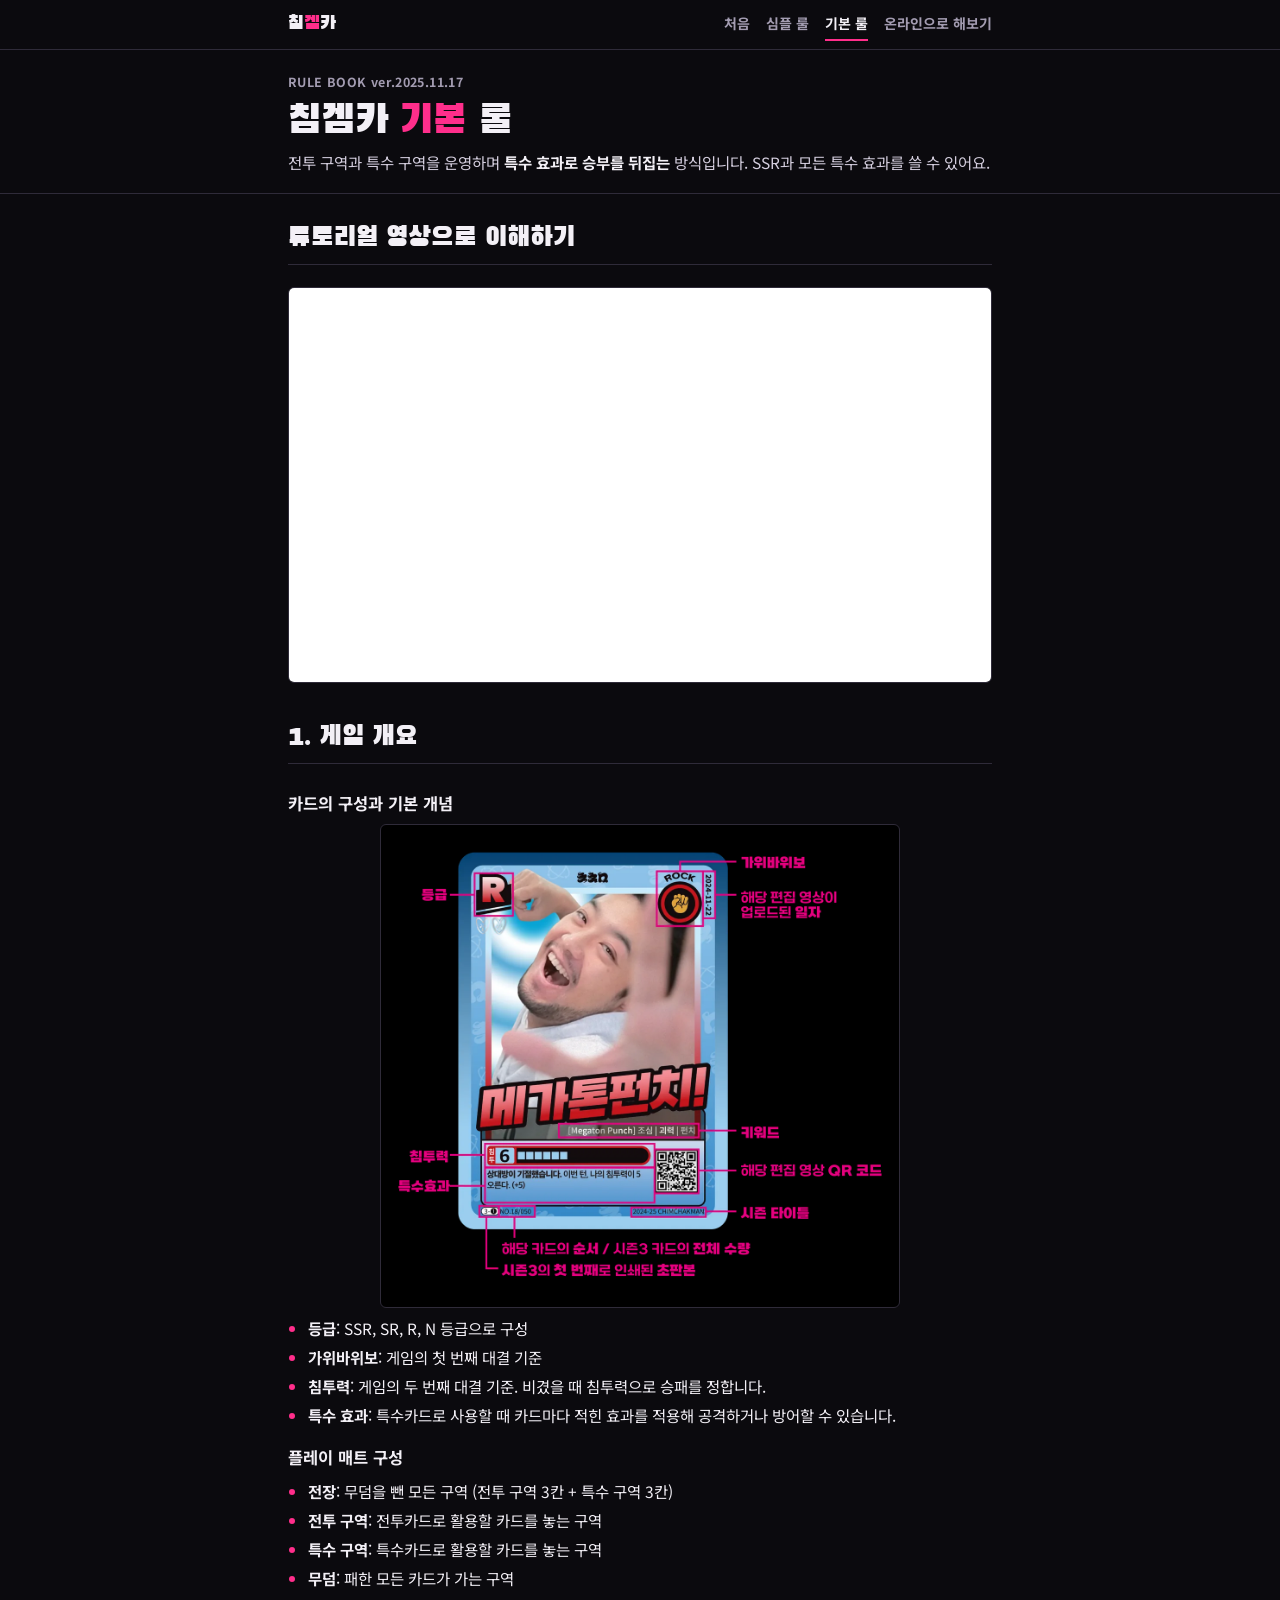
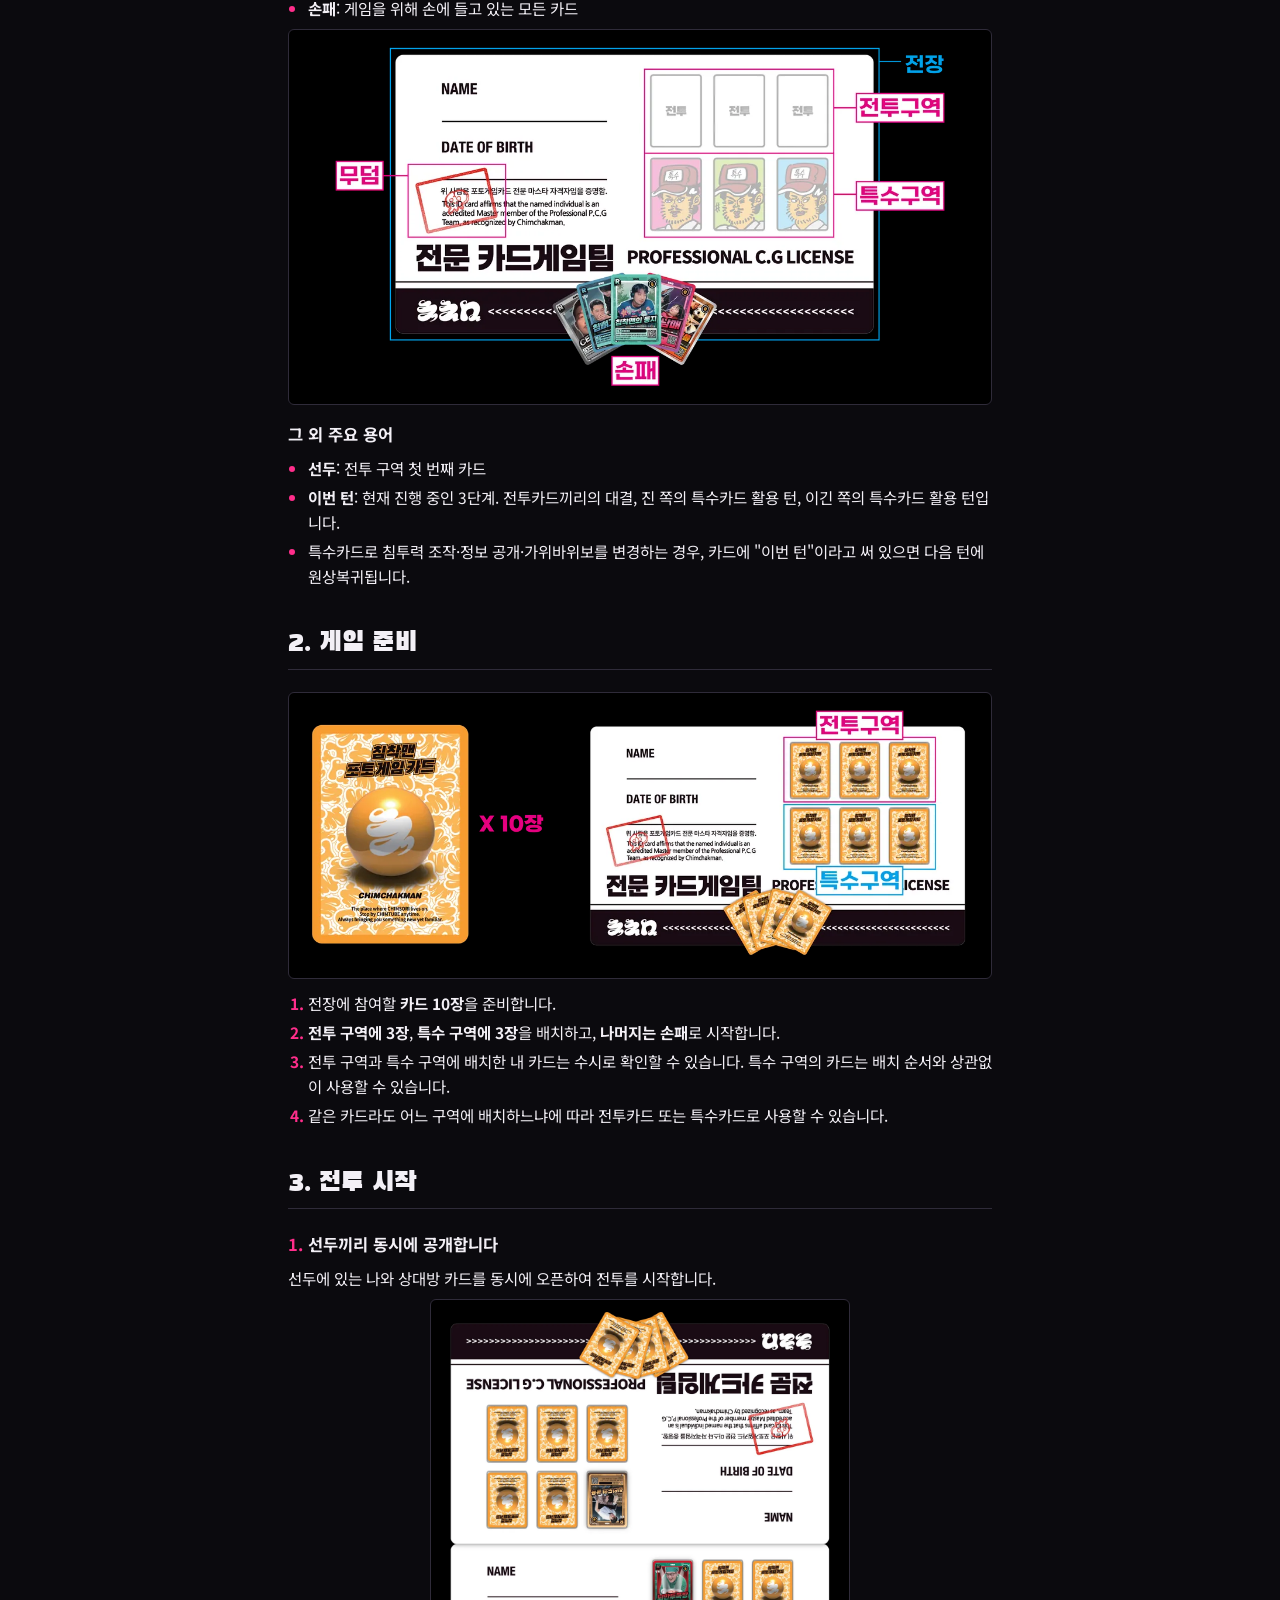
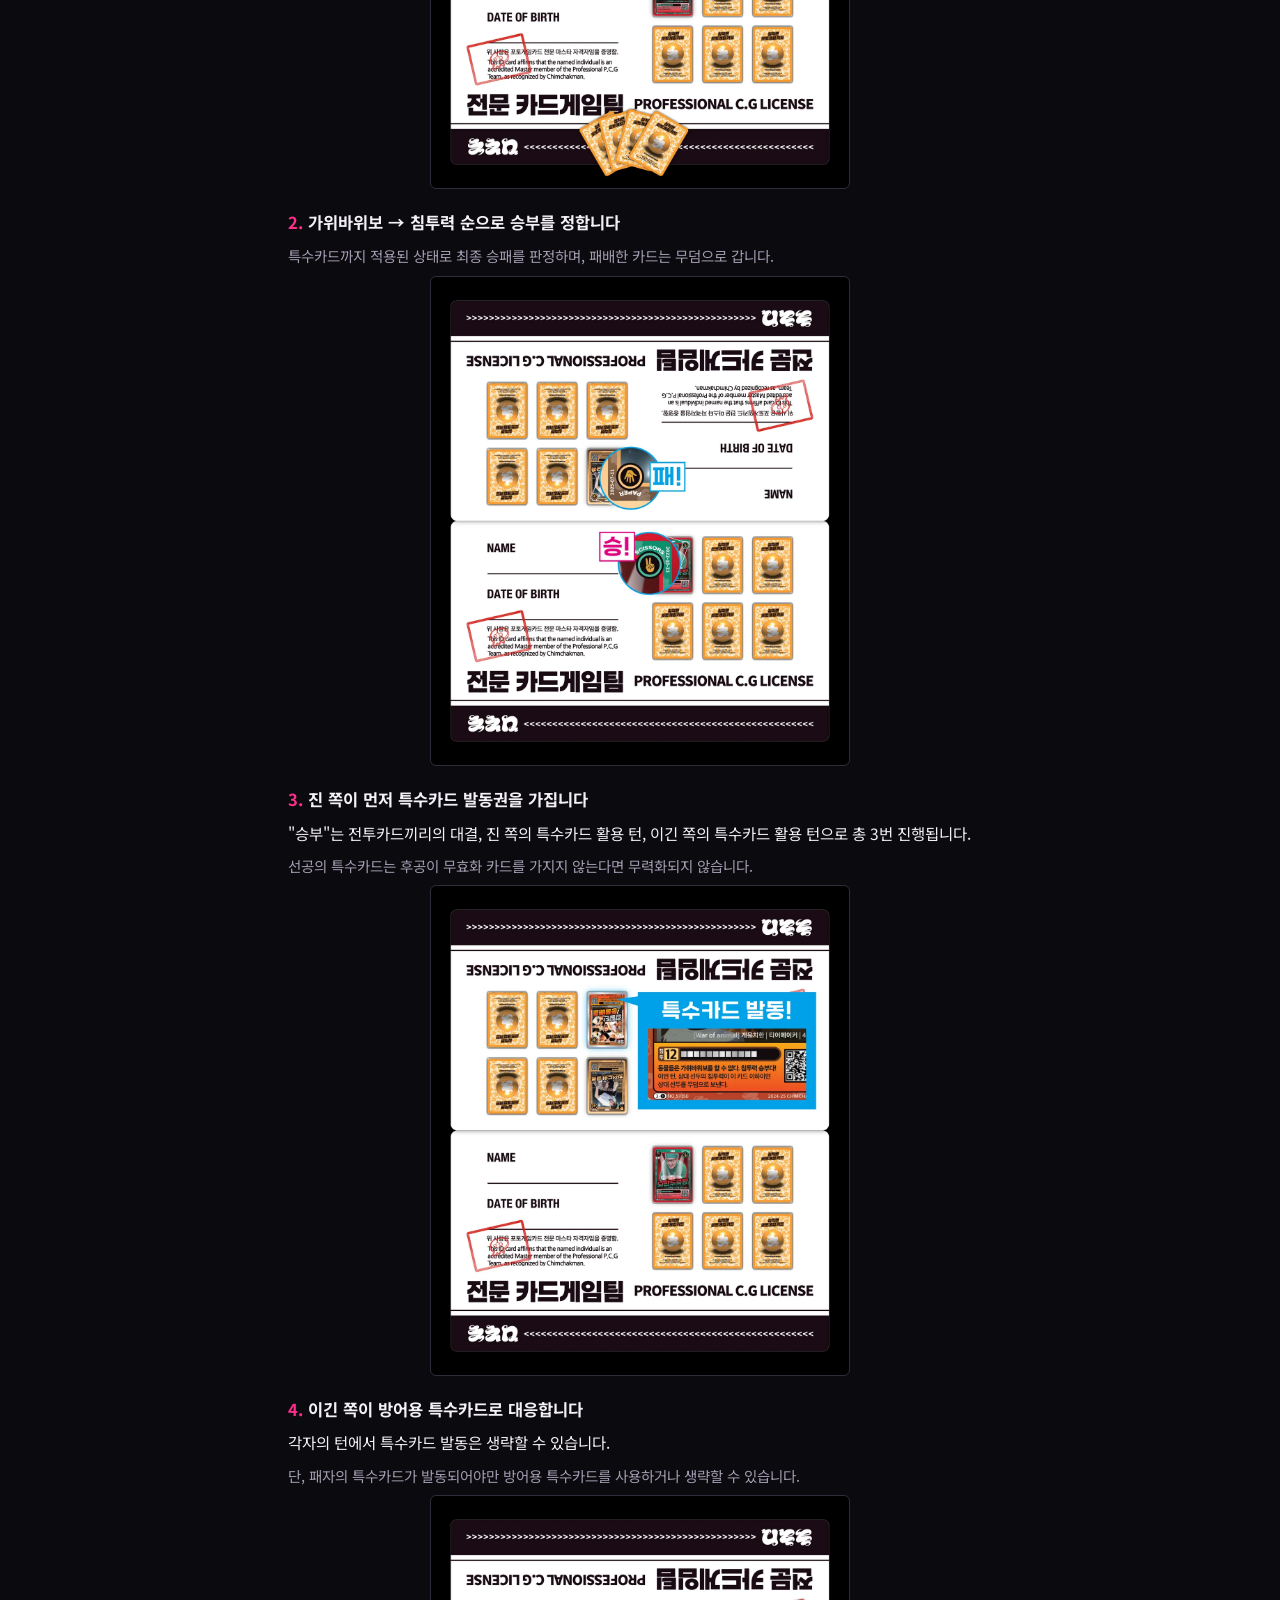
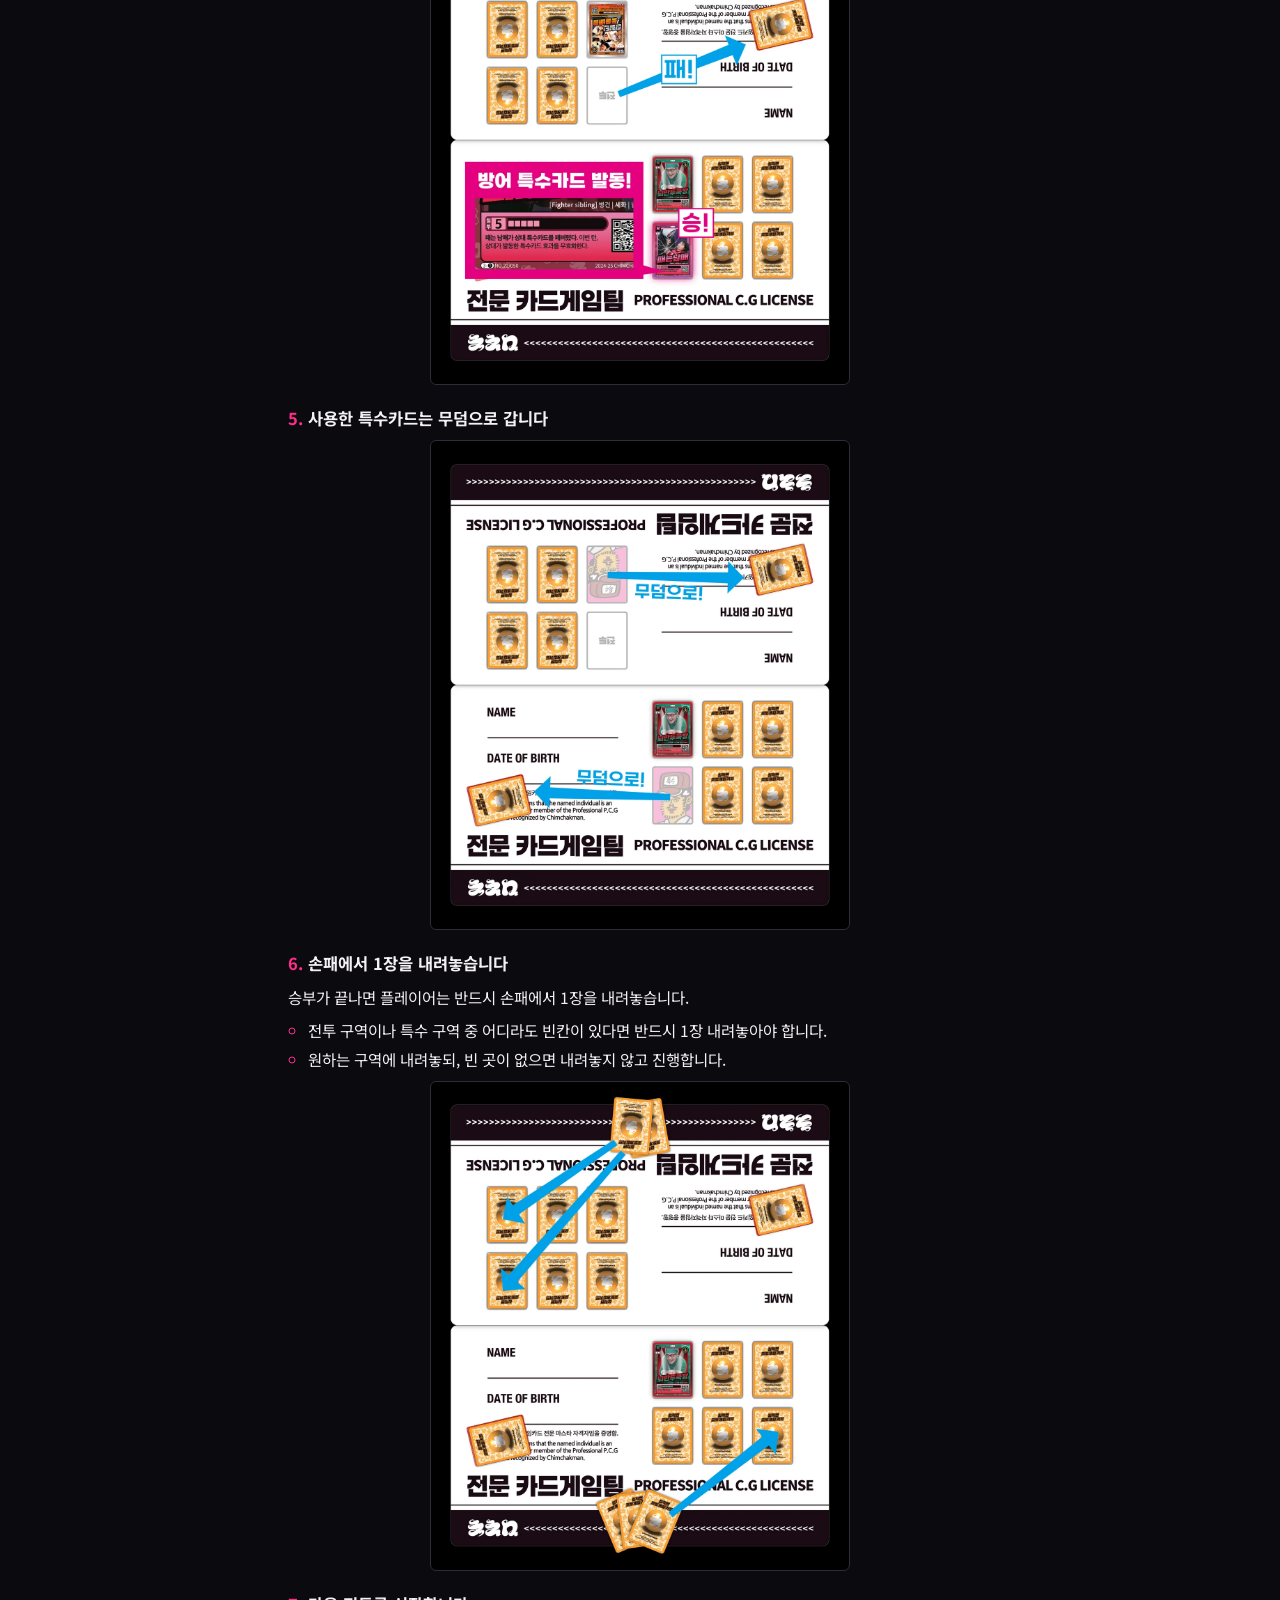
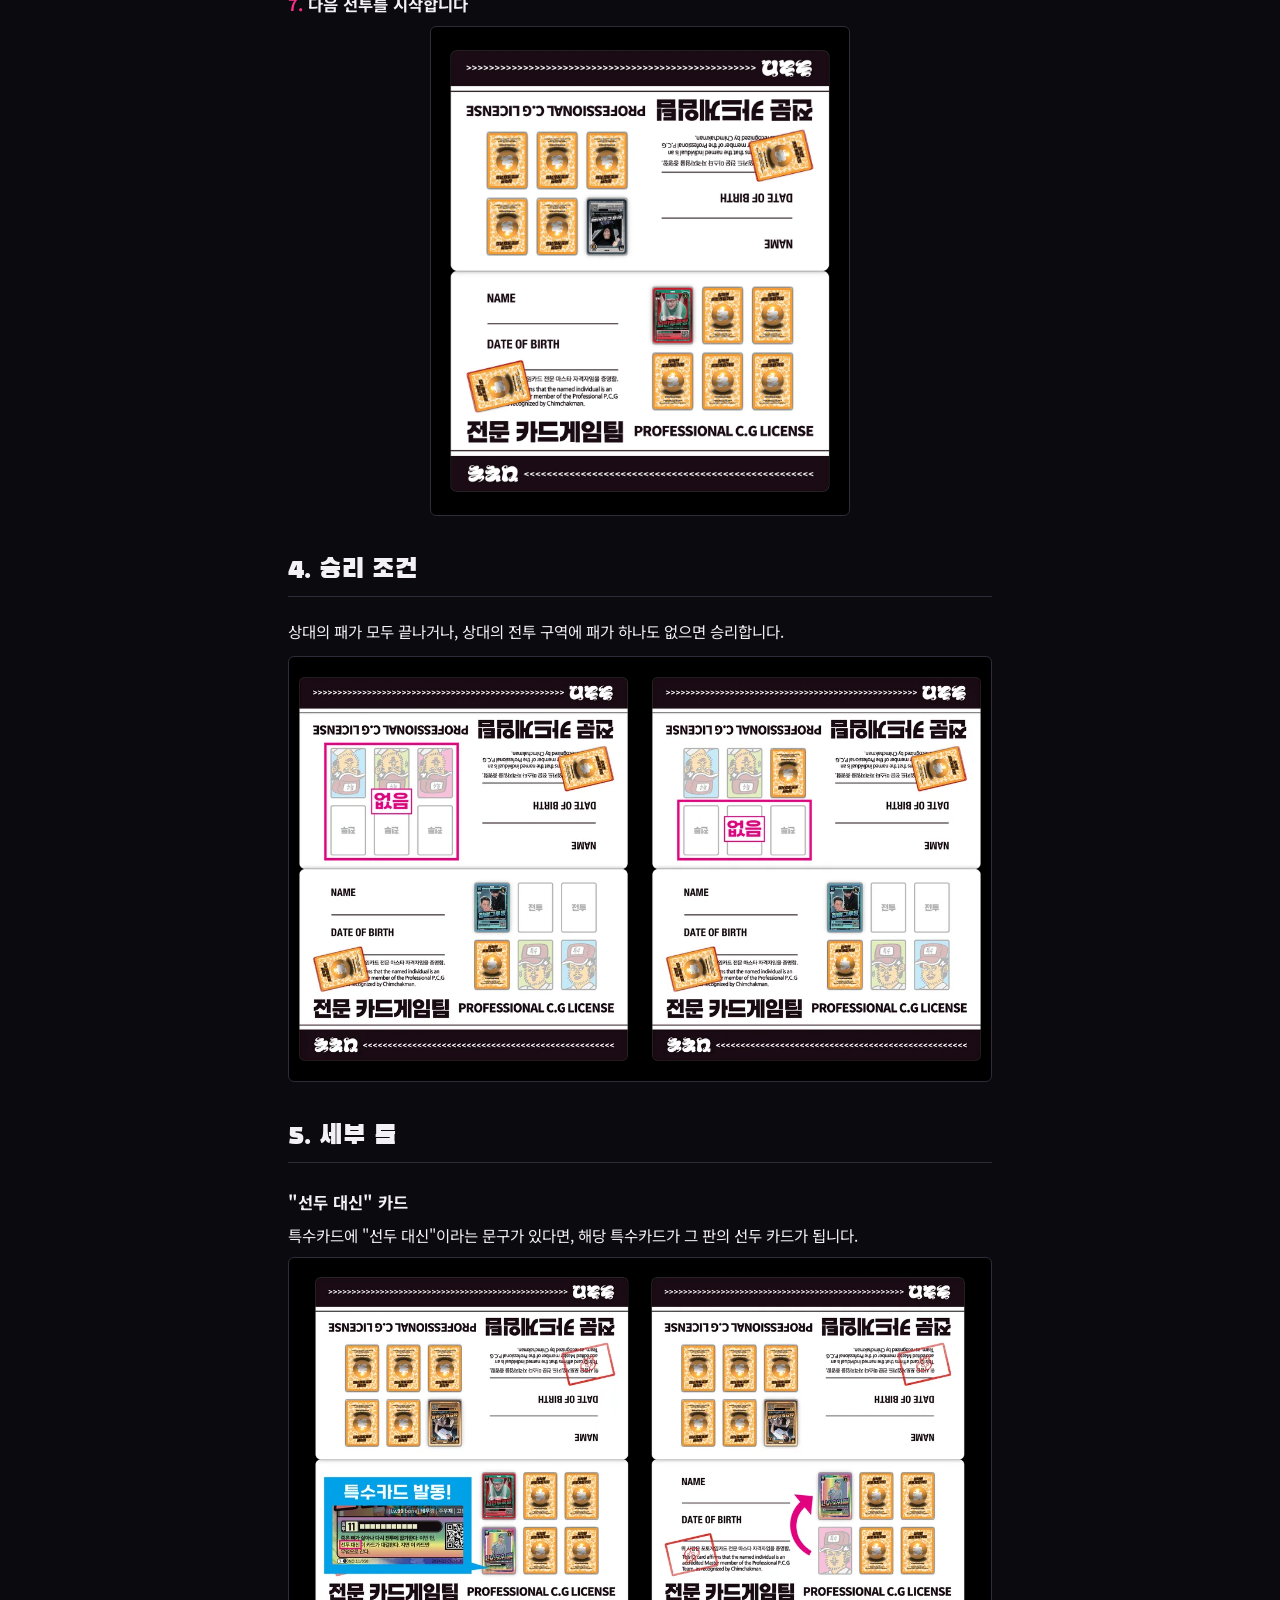
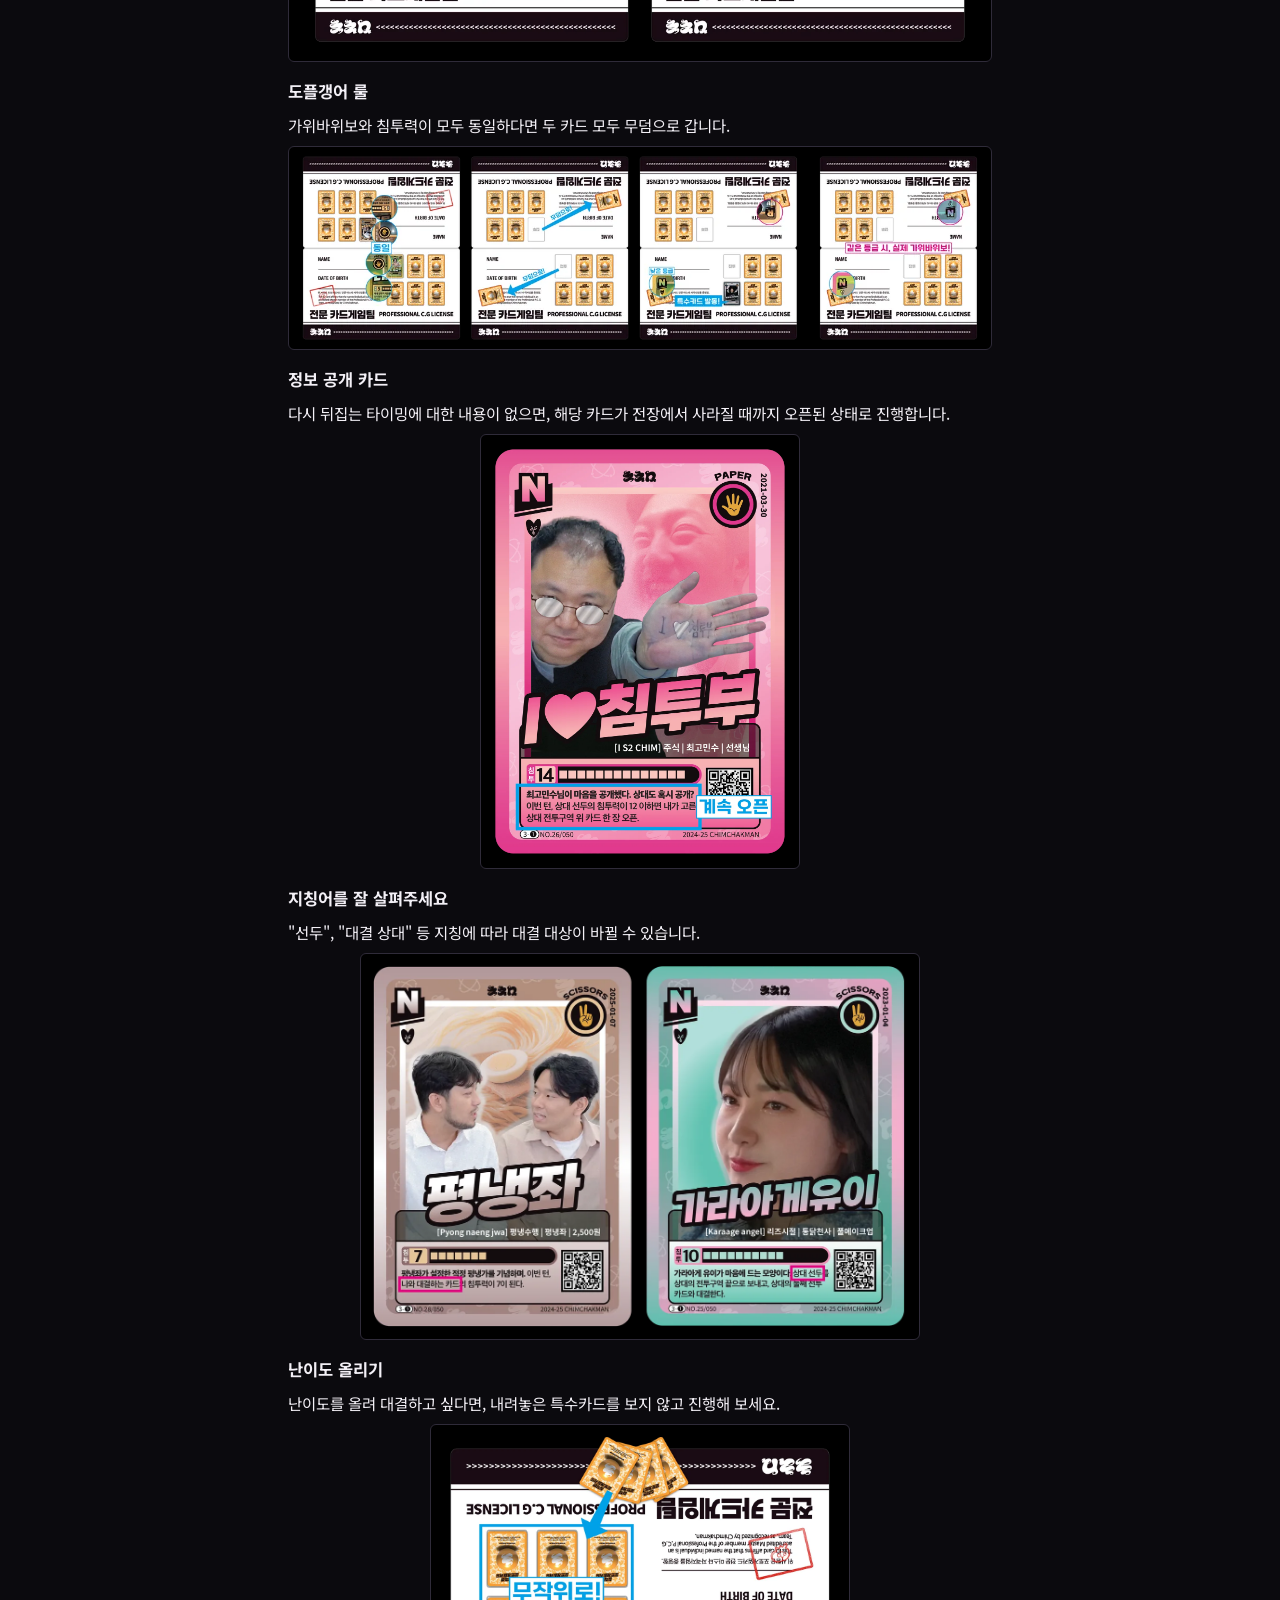
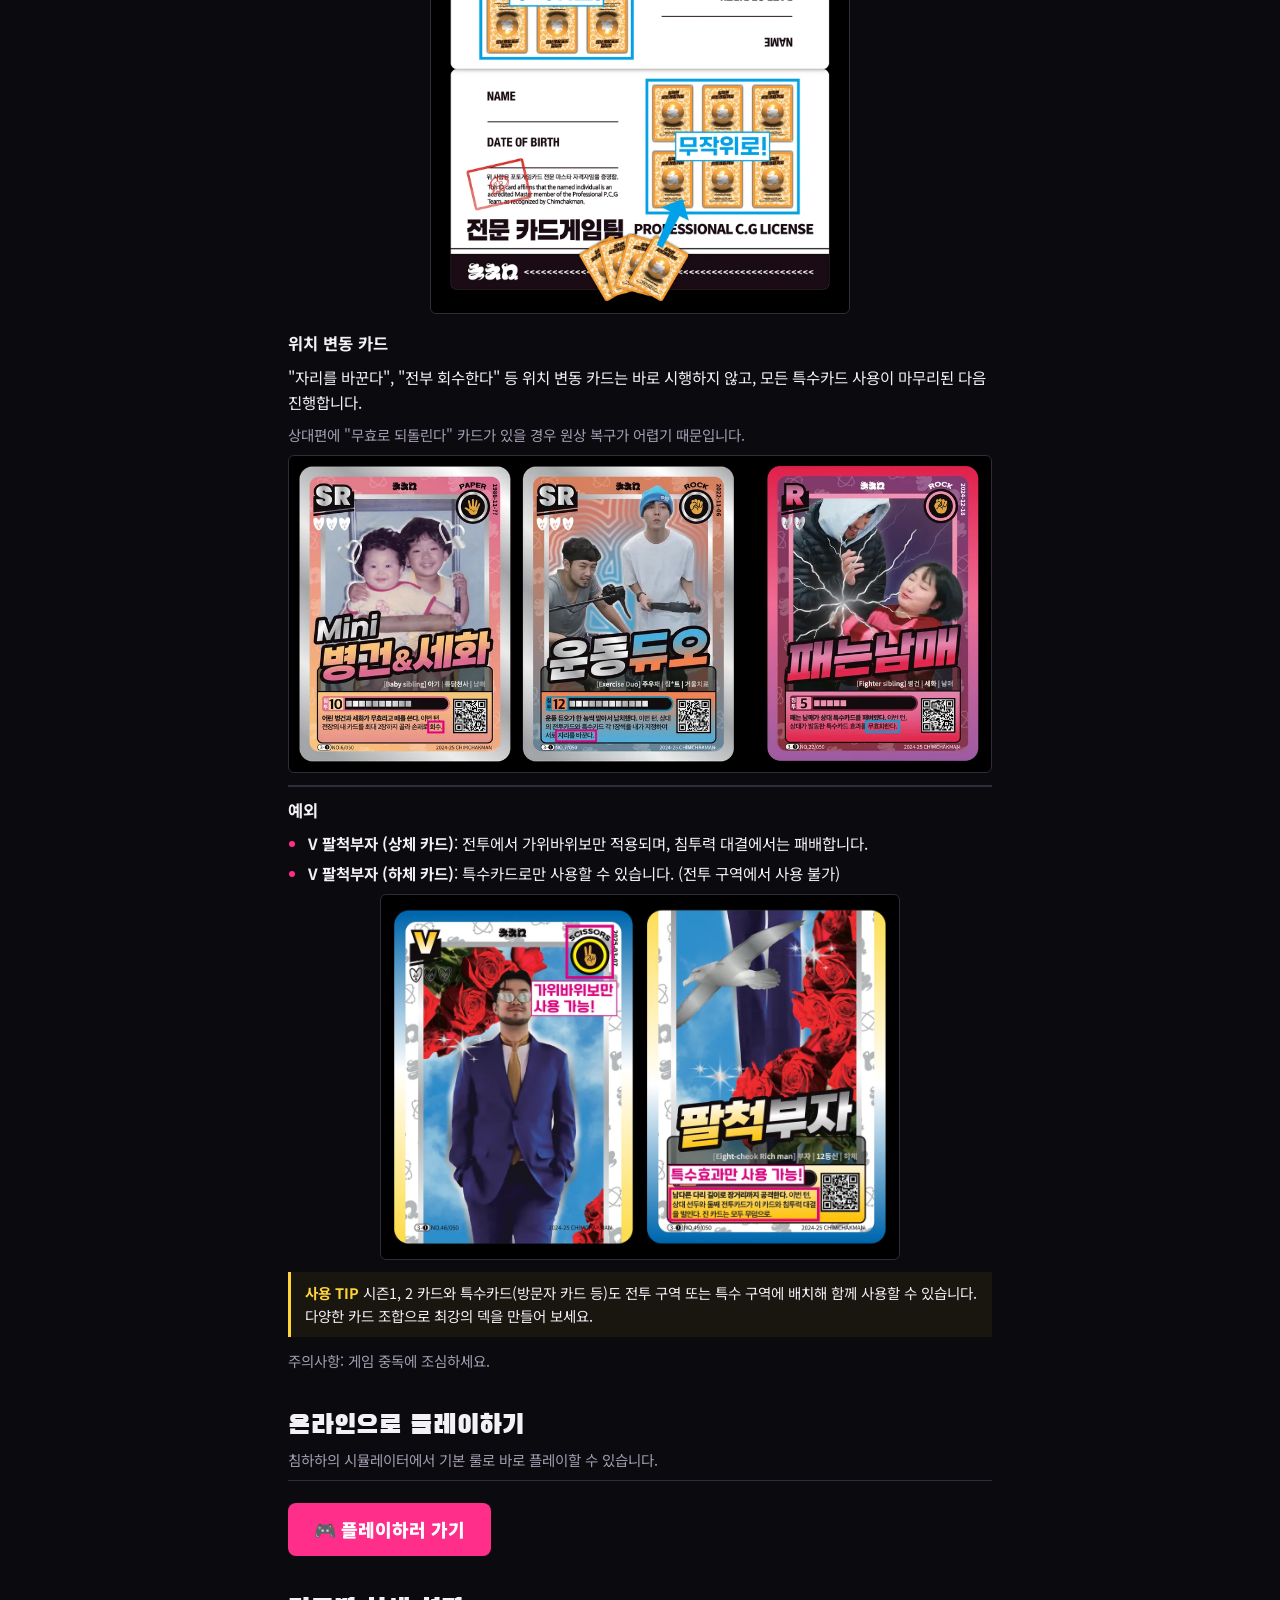
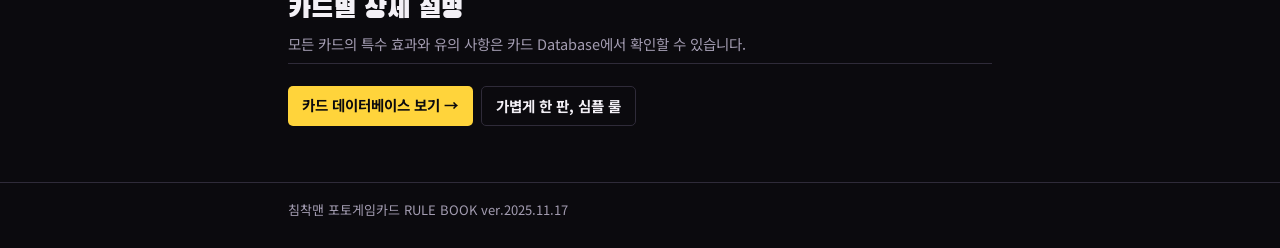
==== commit 5b6e1e74: "박스 사이 간격과 제목-본문 간격 확대 Co-Authored-By: Claude Fable 5.2 <noreply@anthropic.com>" ====
--- a/advanced.html
+++ b/advanced.html
@@ -7,7 +7,7 @@
 <meta name="description" content="침착맨 포토 게임 카드 기본 룰. 전투 구역과 특수 구역을 운영하며 특수 효과로 승부를 뒤집는 공식 룰북입니다.">
 <link rel="preconnect" href="https://fonts.googleapis.com">
 <link rel="stylesheet" href="https://fonts.googleapis.com/css2?family=Black+Han+Sans&family=Noto+Sans+KR:wght@400;500;700;900&display=swap">
-<link rel="stylesheet" href="style.css?v=17">
+<link rel="stylesheet" href="style.css?v=21">
 </head>
 <body>
 
--- a/style.css
+++ b/style.css
@@ -218,3 +218,45 @@
 .lane.sp .c{aspect-ratio:5/3.3;font-size:9.5px}
 .lane.sp .c.dn{background:linear-gradient(160deg,#ffb043,#ee8612)}
 .c.flip{background:#f7f4fb;border:3px solid var(--cyan);color:#1a1722;outline:3px solid var(--yellow);outline-offset:2px;border-style:solid}
+
+/* 목차 */
+.toc{display:flex;flex-direction:column;gap:5px;font-size:14px;border:1px solid var(--line);border-radius:6px;padding:10px 14px}
+.toc div{display:flex;flex-wrap:wrap;gap:3px 14px;align-items:baseline}
+.toc span{color:var(--muted);font-weight:700;min-width:74px}
+.toc a{color:var(--ink);text-decoration:none;border-bottom:1px solid #4a4458}
+.toc a:hover{border-bottom-color:var(--ink)}
+.toc a.hot{color:var(--pink);font-weight:700;border-bottom-color:var(--pink)}
+[id]{scroll-margin-top:56px}
+/* 못 쓰는 카드: 강조 */
+section.warn{border:2px solid var(--pink);border-radius:8px;padding:16px 16px 18px;background:rgba(255,46,139,.07)}
+section.warn h2{color:var(--pink)}
+section.warn .sec-head{border-bottom-color:rgba(255,46,139,.4)}
+section.warn .panel{border-top-color:rgba(255,46,139,.4)}
+/* 더 알아보기: 본문과 분리된 영역 */
+.zone{display:flex;flex-direction:column;gap:30px;background:var(--panel);border:1px solid var(--line);border-radius:8px;padding:18px 16px 22px;margin-top:18px}
+.zone-t{font-family:var(--display);font-size:17px;color:var(--muted);letter-spacing:.03em}
+.zone h2{font-size:clamp(19px,4vw,22px)}
+
+/* 게임 순서 그림: 특수 구역은 쓸 때만 눈에 띄게 */
+.steps .lane.sp .c.dn{background:#221f2b;border:1.5px solid #3d3849;box-shadow:none}
+.steps .lane.sp .c.dn.o{border-color:rgba(255,46,139,.35)}
+.steps .lane.sp .c.dn.m{border-color:rgba(34,184,255,.35)}
+/* 목차 */
+.toc.one{flex-direction:row;flex-wrap:wrap;gap:4px 16px}
+.ztoc{display:flex;flex-direction:column;gap:2px;border-left:2px solid var(--line);padding-left:12px;margin-top:-18px}
+.ztoc a{color:var(--muted);text-decoration:underline;text-decoration-color:#4a4458;text-underline-offset:3px;font-size:15px;padding:2px 0}
+.ztoc a:hover{color:var(--ink)}
+.ztoc a.hot{color:var(--pink);font-weight:700;text-decoration-color:var(--pink)}
+.ztoc a.hot span{font-size:12px;font-weight:700;color:var(--bg);background:var(--pink);padding:1px 6px;border-radius:3px;margin-left:6px;text-decoration:none;display:inline-block}
+section.ban h2{color:var(--pink)}
+
+/* 더 알아보기: 목차 한 덩어리 + 섹션마다 따로 */
+.zone{background:none;border:0;border-radius:0;padding:0;gap:14px}
+.zone-head,.zone>section{background:var(--panel);border:1px solid var(--line);border-radius:8px;padding:16px 16px 18px}
+.zone-head{display:flex;flex-direction:column;gap:10px}
+.zone-head .ztoc{margin-top:0}
+
+/* 박스 사이 간격, 제목 묶음과 본문 사이 간격 */
+.zone{gap:28px}
+.zone-head,.zone>section{padding:20px 18px 22px}
+.sec-head{margin-bottom:10px}
